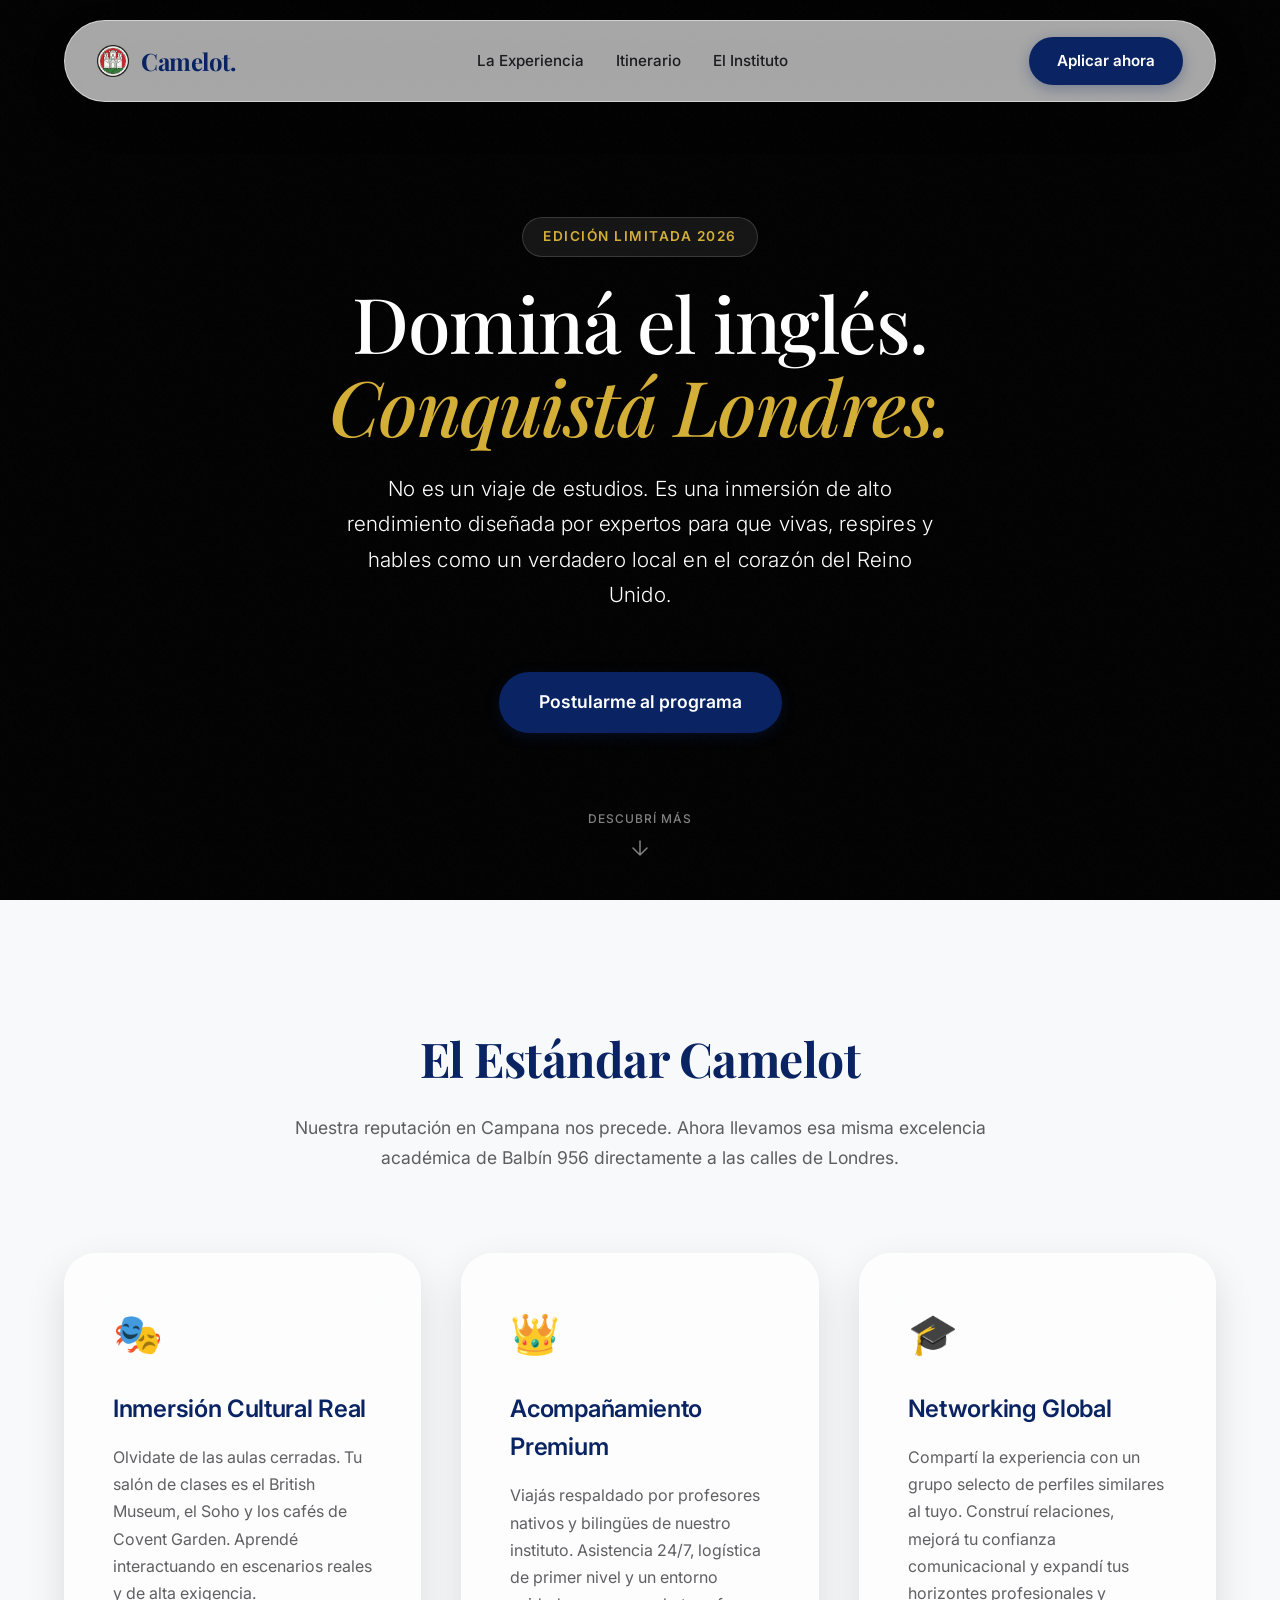
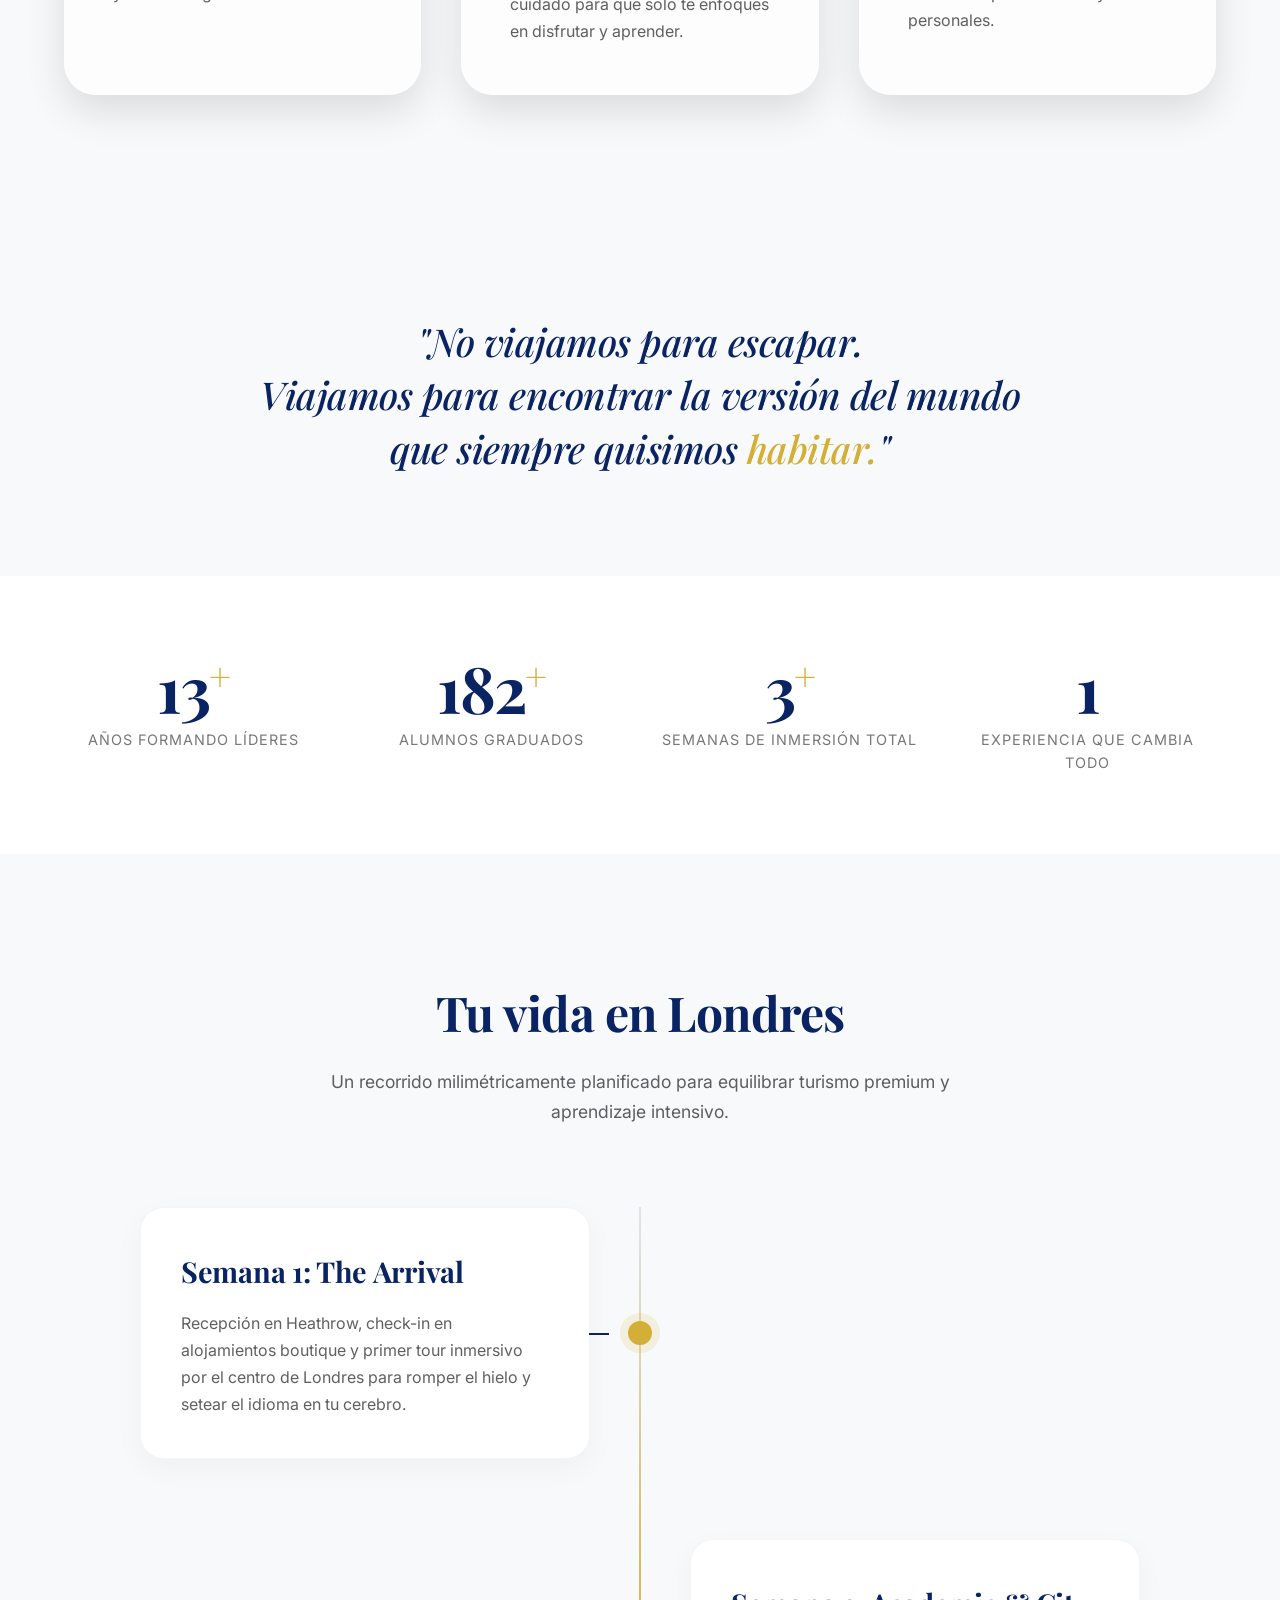
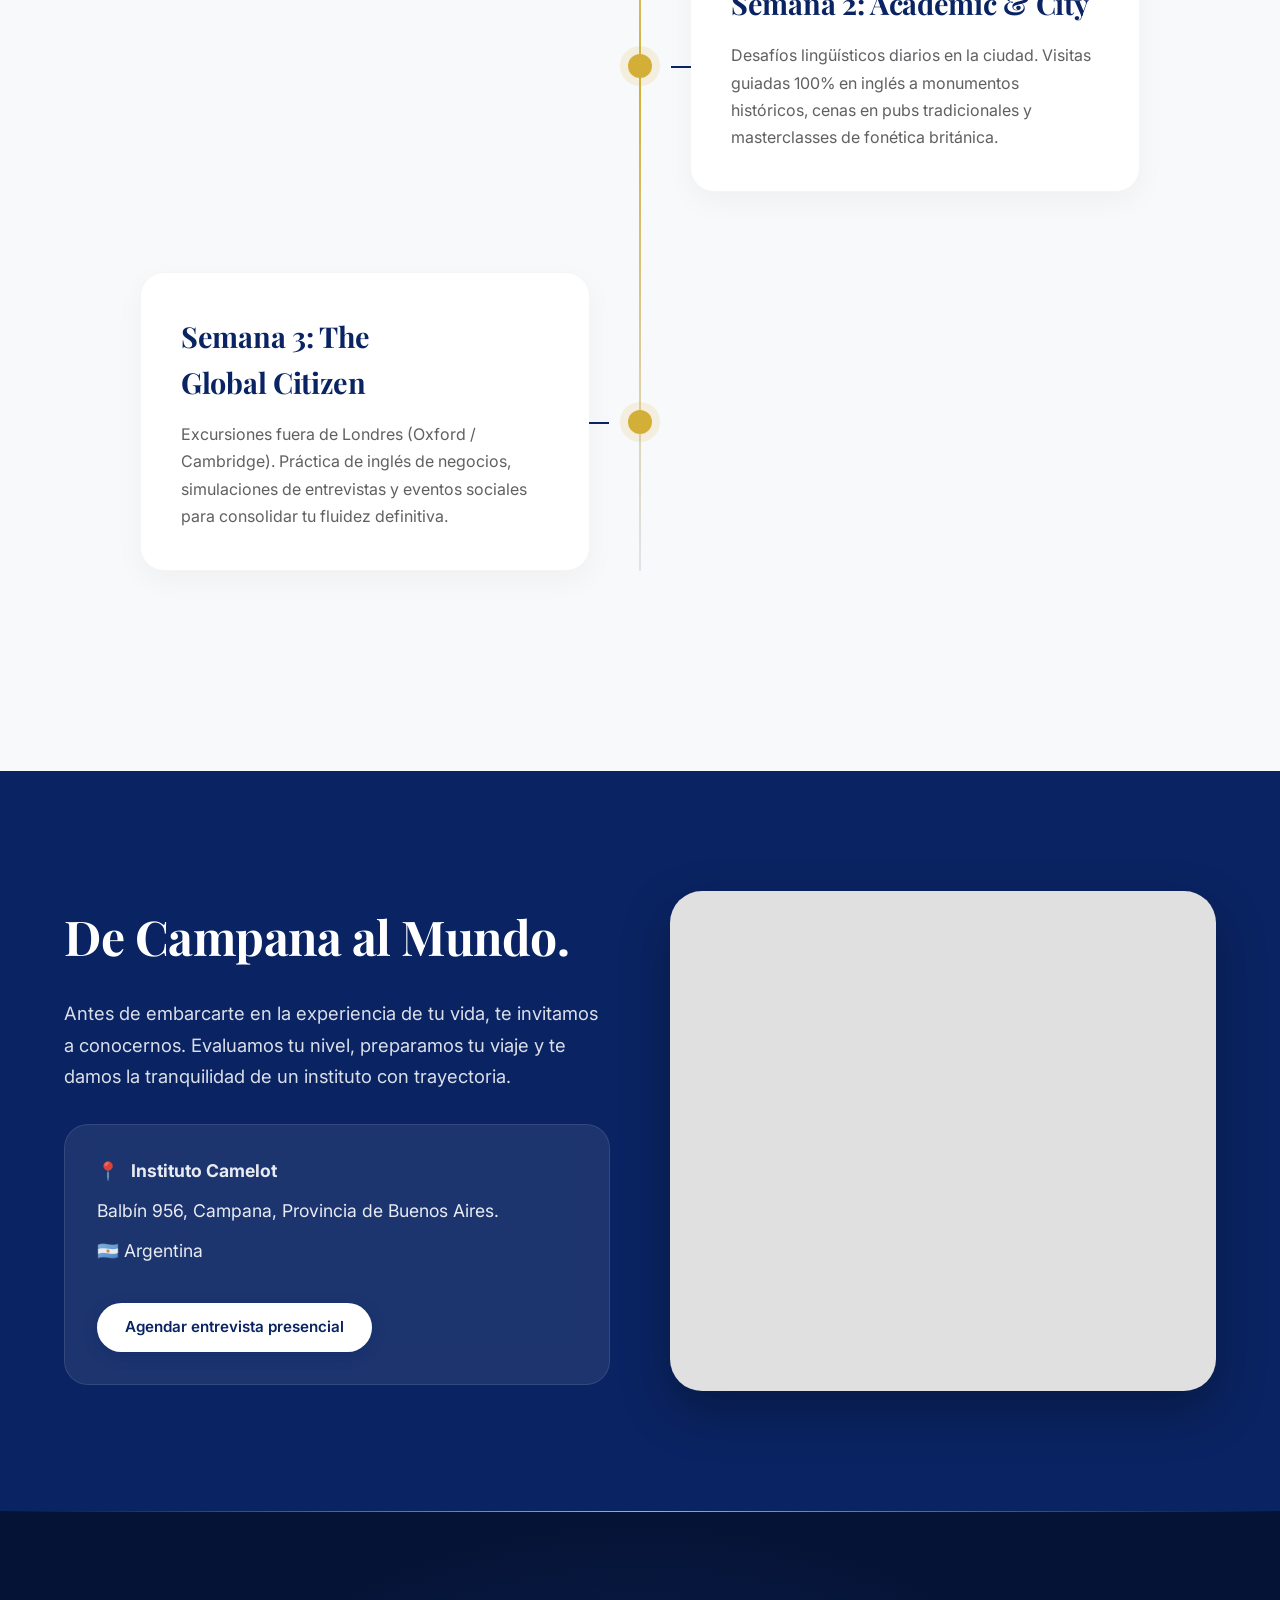
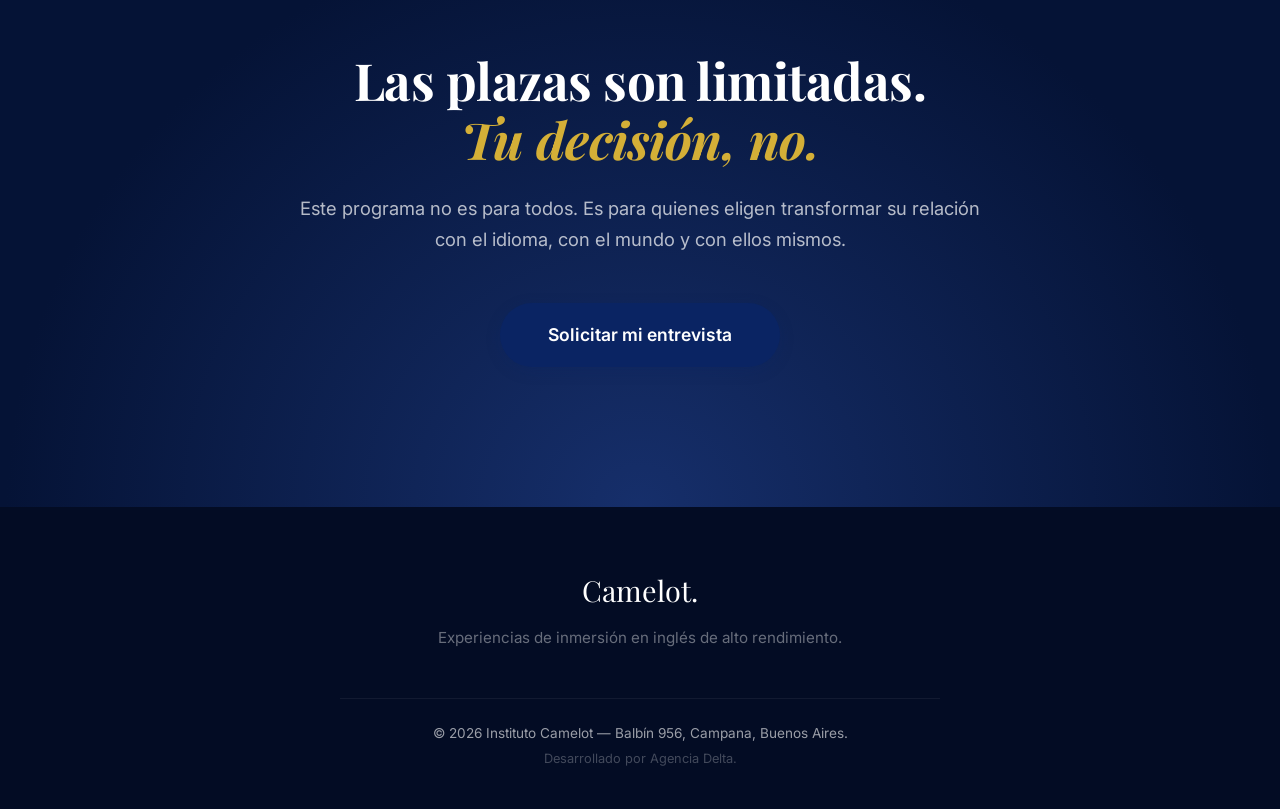
==== index.html @ 76a7b613 "Add files via upload" ====
<!DOCTYPE html>
<html lang="es">
<head>
    <meta charset="UTF-8">
    <meta name="viewport" content="width=device-width, initial-scale=1.0">
    <title>Viajá con Camelot | Inmersión Premium en Londres</title>
    <meta name="description" content="Dominá el inglés viviendo la experiencia de tu vida. Inmersión de alto rendimiento en Londres con el Instituto Camelot.">

    <!-- Tipografías Premium: Inter + Playfair Display -->
    <link rel="preconnect" href="https://fonts.googleapis.com">
    <link rel="preconnect" href="https://fonts.gstatic.com" crossorigin>
    <link href="https://fonts.googleapis.com/css2?family=Inter:wght@300;400;500;600;800&family=Playfair+Display:ital,wght@0,500;0,700;1,500&display=swap" rel="stylesheet">

    <link rel="stylesheet" href="style.css">
    <link rel="icon" href="camelot logo.png" type="image/png">
</head>
<body>

    <!-- NAVBAR — Dynamic Island / Glass -->
    <nav id="navbar">
        <a href="#" class="logo">
            <img src="camelot logo.png" alt="Camelot Logo" class="nav-logo-img">
            Camelot.
        </a>
        <ul class="nav-links">
            <li><a href="#experiencia">La Experiencia</a></li>
            <li><a href="#itinerario">Itinerario</a></li>
            <li><a href="#instituto">El Instituto</a></li>
        </ul>
        <a href="#aplicar" class="btn-primary">Aplicar ahora</a>
    </nav>

    <!-- HERO -->
    <header class="hero" id="hero">
        <video autoplay muted loop playsinline class="hero-bg" poster="assets/hero-bg.png">
            <source src="mp_.mp4" type="video/mp4">
        </video>
        <div class="hero-overlay"></div>
        <div class="hero-grain"></div>

        <div class="hero-content">
            <div class="badge-premium hero-stagger hero-stagger-1">Edición Limitada 2026</div>
            <h1 class="hero-stagger hero-stagger-2">Dominá el inglés.<br><span>Conquistá Londres.</span></h1>
            <p class="hero-stagger hero-stagger-3">No es un viaje de estudios. Es una inmersión de alto rendimiento diseñada por expertos para que vivas, respires y hables como un verdadero local en el corazón del Reino Unido.</p>
            <a href="#aplicar" class="btn-primary btn-hero hero-stagger hero-stagger-4">Postularme al programa</a>
        </div>

        <div class="scroll-indicator" aria-hidden="true">
            <span>Descubrí más</span>
            <svg width="24" height="24" viewBox="0 0 24 24" fill="none" stroke="currentColor" stroke-width="1.5" stroke-linecap="round" stroke-linejoin="round">
                <path d="M12 5v14M5 12l7 7 7-7"/>
            </svg>
        </div>
    </header>

    <!-- FILOSOFÍA / POR QUÉ CAMELOT -->
    <section id="experiencia" class="philosophy section-padding">
        <div class="section-header reveal">
            <h2>El Estándar Camelot</h2>
            <p>Nuestra reputación en Campana nos precede. Ahora llevamos esa misma excelencia académica de Balbín 956 directamente a las calles de Londres.</p>
        </div>

        <div class="grid-3">
            <div class="glass-card reveal">
                <span class="card-icon">🎭</span>
                <h3>Inmersión Cultural Real</h3>
                <p>Olvidate de las aulas cerradas. Tu salón de clases es el British Museum, el Soho y los cafés de Covent Garden. Aprendé interactuando en escenarios reales y de alta exigencia.</p>
            </div>
            <div class="glass-card reveal delay-1">
                <span class="card-icon">👑</span>
                <h3>Acompañamiento Premium</h3>
                <p>Viajás respaldado por profesores nativos y bilingües de nuestro instituto. Asistencia 24/7, logística de primer nivel y un entorno cuidado para que solo te enfoques en disfrutar y aprender.</p>
            </div>
            <div class="glass-card reveal delay-2">
                <span class="card-icon">🎓</span>
                <h3>Networking Global</h3>
                <p>Compartí la experiencia con un grupo selecto de perfiles similares al tuyo. Construí relaciones, mejorá tu confianza comunicacional y expandí tus horizontes profesionales y personales.</p>
            </div>
        </div>
    </section>

    <!-- EDITORIAL PULL QUOTE -->
    <section class="editorial-section">
        <blockquote class="editorial-quote reveal">
            <p>"No viajamos para escapar.<br>Viajamos para encontrar la versión del mundo<br>que siempre quisimos <em>habitar.</em>"</p>
        </blockquote>
    </section>

    <!-- SOCIAL PROOF — NÚMEROS -->
    <section class="social-proof section-padding">
        <div class="proof-grid">
            <div class="proof-item reveal">
                <span class="proof-number" data-target="14">0</span>
                <span class="proof-label">años formando líderes</span>
            </div>
            <div class="proof-item reveal delay-1">
                <span class="proof-number" data-target="200">0</span>
                <span class="proof-label">alumnos graduados</span>
            </div>
            <div class="proof-item reveal delay-2">
                <span class="proof-number" data-target="3">0</span>
                <span class="proof-label">semanas de inmersión total</span>
            </div>
            <div class="proof-item reveal delay-3">
                <span class="proof-number" data-target="1">0</span>
                <span class="proof-label">experiencia que cambia todo</span>
            </div>
        </div>
    </section>

    <!-- ITINERARIO / PASO A PASO -->
    <section id="itinerario" class="experience-timeline section-padding">
        <div class="section-header reveal">
            <h2>Tu vida en Londres</h2>
            <p>Un recorrido milimétricamente planificado para equilibrar turismo premium y aprendizaje intensivo.</p>
        </div>

        <div class="timeline-container">
            <div class="timeline-item reveal">
                <div class="timeline-dot"></div>
                <div class="timeline-content">
                    <h4>Semana 1: The Arrival</h4>
                    <p>Recepción en Heathrow, check-in en alojamientos boutique y primer tour inmersivo por el centro de Londres para romper el hielo y setear el idioma en tu cerebro.</p>
                </div>
            </div>

            <div class="timeline-item reveal delay-1">
                <div class="timeline-dot"></div>
                <div class="timeline-content">
                    <h4>Semana 2: Academic &amp; City</h4>
                    <p>Desafíos lingüísticos diarios en la ciudad. Visitas guiadas 100% en inglés a monumentos históricos, cenas en pubs tradicionales y masterclasses de fonética británica.</p>
                </div>
            </div>

            <div class="timeline-item reveal delay-2">
                <div class="timeline-dot"></div>
                <div class="timeline-content">
                    <h4>Semana 3: The Global Citizen</h4>
                    <p>Excursiones fuera de Londres (Oxford / Cambridge). Práctica de inglés de negocios, simulaciones de entrevistas y eventos sociales para consolidar tu fluidez definitiva.</p>
                </div>
            </div>
        </div>
    </section>

    <!-- LOCATION / INSTITUTO -->
    <section id="instituto" class="location section-padding">
        <div class="location-grid">
            <div class="location-info reveal">
                <h2>De Campana al Mundo.</h2>
                <p class="location-description">Antes de embarcarte en la experiencia de tu vida, te invitamos a conocernos. Evaluamos tu nivel, preparamos tu viaje y te damos la tranquilidad de un instituto con trayectoria.</p>

                <div class="address-box">
                    <p>📍 <strong>Instituto Camelot</strong></p>
                    <p>Balbín 956, Campana, Provincia de Buenos Aires.</p>
                    <p>🇦🇷 Argentina</p>
                    <br>
                    <a href="#" class="btn-primary btn-inverted">Agendar entrevista presencial</a>
                </div>
            </div>

            <div class="map-container reveal delay-2">
                <iframe src="https://www.google.com/maps/embed?pb=!4v1778437630197!6m8!1m7!1sNcSg2LUO3GwI8nbFKa9tiA!2m2!1d-34.1753622302993!2d-58.96405784378!3f175.70738!4f0!5f0.7820865974627469" width="600" height="450" style="border:0;" allowfullscreen="" loading="lazy" referrerpolicy="no-referrer-when-downgrade" allowfullscreen="" loading="lazy" referrerpolicy="no-referrer-when-downgrade"></iframe>
            </div>
        </div>
    </section>

    <!-- CTA FINAL — APLICAR -->
    <section id="aplicar" class="cta-final">
        <div class="cta-final-content reveal">
            <h2>Las plazas son limitadas.<br><span>Tu decisión, no.</span></h2>
            <p>Este programa no es para todos. Es para quienes eligen transformar su relación con el idioma, con el mundo y con ellos mismos.</p>
            <a href="mailto:admisiones@institutocamelot.com" class="btn-primary btn-glow">Solicitar mi entrevista</a>
        </div>
    </section>

    <!-- FOOTER -->
    <footer>
        <div class="footer-inner">
            <a href="#" class="footer-logo">Camelot.</a>
            <p class="footer-tagline">Experiencias de inmersión en inglés de alto rendimiento.</p>
            <div class="footer-bottom">
                <p>&copy; 2026 Instituto Camelot — Balbín 956, Campana, Buenos Aires.</p>
                <p class="footer-credit">Desarrollado por Agencia Delta.</p>
            </div>
        </div>
    </footer>

    <script src="script.js"></script>
</body>
</html>
---- style.css ----
/* =========================================
   DESIGN TOKENS
   ========================================= */
:root {
    --md-sys-color-primary: #0A2463;
    --md-sys-color-on-primary: #FFFFFF;
    --md-sys-color-secondary: #D4AF37;
    --md-sys-color-background: #F8F9FA;
    --md-sys-color-surface: rgba(255, 255, 255, 0.7);
    --md-sys-color-on-surface: #1C1B1F;
    --md-sys-color-outline: rgba(10, 36, 99, 0.1);
    --font-sans: 'Inter', -apple-system, BlinkMacSystemFont, sans-serif;
    --font-serif: 'Playfair Display', serif;
    --border-radius-xl: 32px;
    --border-radius-lg: 24px;
    --border-radius-md: 16px;
    --transition-smooth: 0.8s cubic-bezier(0.16, 1, 0.3, 1);
    --glass-bg: rgba(255, 255, 255, 0.65);
    --glass-blur: blur(32px);
    --glass-border: 1px solid rgba(255, 255, 255, 0.5);
    --glass-shadow: 0 16px 40px rgba(0, 0, 0, 0.12);
}

/* =========================================
   RESET & BASE
   ========================================= */
* {
    margin: 0;
    padding: 0;
    box-sizing: border-box;
    -webkit-font-smoothing: antialiased;
    -moz-osx-font-smoothing: grayscale;
}

html {
    scroll-behavior: smooth;
    background-color: var(--md-sys-color-background);
}

body {
    font-family: var(--font-sans);
    color: var(--md-sys-color-on-surface);
    line-height: 1.6;
    overflow-x: hidden;
}

::selection {
    background-color: var(--md-sys-color-primary);
    color: white;
}

/* Custom Scrollbar */
::-webkit-scrollbar {
    width: 6px;
}

::-webkit-scrollbar-track {
    background: var(--md-sys-color-background);
}

::-webkit-scrollbar-thumb {
    background: var(--md-sys-color-primary);
    border-radius: 100px;
}

/* Typography refinements */
h1, h2, h3, h4 {
    text-wrap: balance;
}

/* =========================================
   SCROLL REVEAL
   ========================================= */
.reveal {
    opacity: 0;
    transform: translateY(40px);
    transition: all var(--transition-smooth);
}

.reveal.active {
    opacity: 1;
    transform: translateY(0);
}

.delay-1 { transition-delay: 0.15s; }
.delay-2 { transition-delay: 0.3s; }
.delay-3 { transition-delay: 0.45s; }

/* =========================================
   NAVBAR (Dynamic Island / Glass)
   ========================================= */
nav {
    position: fixed;
    top: 20px;
    left: 50%;
    transform: translateX(-50%);
    width: 90%;
    max-width: 1200px;
    display: flex;
    justify-content: space-between;
    align-items: center;
    padding: 16px 32px;
    background: var(--glass-bg);
    backdrop-filter: var(--glass-blur);
    -webkit-backdrop-filter: var(--glass-blur);
    border: var(--glass-border);
    border-radius: 100px;
    box-shadow: var(--glass-shadow);
    z-index: 1000;
    transition: all var(--transition-smooth);
}

nav.scrolled {
    width: 100%;
    top: 0;
    border-radius: 0 0 24px 24px;
    padding: 20px 5%;
    box-shadow: 0 4px 30px rgba(0, 0, 0, 0.08);
}

.logo {
    display: flex;
    align-items: center;
    gap: 12px;
    font-family: var(--font-serif);
    font-size: 1.5rem;
    font-weight: 700;
    color: var(--md-sys-color-primary);
    text-decoration: none;
    letter-spacing: -0.5px;
}

.nav-logo-img {
    height: 32px;
    width: auto;
    object-fit: contain;
}

.nav-links {
    display: flex;
    gap: 32px;
    list-style: none;
}

.nav-links a {
    text-decoration: none;
    color: var(--md-sys-color-on-surface);
    font-weight: 500;
    font-size: 0.95rem;
    position: relative;
    transition: color 0.3s ease;
}

.nav-links a::after {
    content: '';
    position: absolute;
    bottom: -4px;
    left: 0;
    width: 0;
    height: 2px;
    background: var(--md-sys-color-primary);
    border-radius: 2px;
    transition: width 0.4s cubic-bezier(0.16, 1, 0.3, 1);
}

.nav-links a:hover {
    color: var(--md-sys-color-primary);
}

.nav-links a:hover::after {
    width: 100%;
}

/* =========================================
   BUTTONS
   ========================================= */
.btn-primary {
    background: var(--md-sys-color-primary);
    color: var(--md-sys-color-on-primary);
    padding: 12px 28px;
    border-radius: 100px;
    text-decoration: none;
    font-weight: 600;
    font-size: 0.95rem;
    transition: transform 0.3s ease, box-shadow 0.3s ease;
    box-shadow: 0 4px 14px rgba(10, 36, 99, 0.3);
    border: none;
    cursor: pointer;
    display: inline-block;
}

.btn-primary:hover {
    transform: translateY(-2px) scale(1.02);
    box-shadow: 0 8px 24px rgba(10, 36, 99, 0.4);
}

.btn-hero {
    padding: 16px 40px;
    font-size: 1.1rem;
    margin-top: 20px;
}

.btn-inverted {
    background: white;
    color: var(--md-sys-color-primary);
}

.btn-inverted:hover {
    box-shadow: 0 8px 24px rgba(255, 255, 255, 0.3);
}

.btn-glow {
    padding: 18px 48px;
    font-size: 1.1rem;
    animation: btnGlow 3s ease-in-out infinite;
}

@keyframes btnGlow {
    0%, 100% { box-shadow: 0 4px 14px rgba(10, 36, 99, 0.3); }
    50%      { box-shadow: 0 4px 30px rgba(10, 36, 99, 0.6), 0 0 60px rgba(10, 36, 99, 0.15); }
}

/* =========================================
   HERO — Cinematográfico
   ========================================= */
.hero {
    position: relative;
    height: 100vh;
    min-height: 800px;
    display: flex;
    align-items: center;
    justify-content: center;
    padding: 0 5%;
    overflow: hidden;
    background-color: #000;
}

.hero-bg {
    position: absolute;
    top: 0;
    left: 0;
    width: 100%;
    height: 100%;
    object-fit: cover;
    transform: scale(1.05);
    will-change: transform;
}

/* Cinematic gradient overlay — spotlight center */
.hero-overlay {
    position: absolute;
    top: 0;
    left: 0;
    width: 100%;
    height: 100%;
    background:
        radial-gradient(ellipse at 50% 40%, rgba(0, 0, 0, 0.15) 0%, rgba(0, 0, 0, 0.55) 70%),
        linear-gradient(to bottom, rgba(0, 0, 0, 0.1) 0%, rgba(0, 0, 0, 0.6) 100%);
    z-index: 1;
}

/* Film grain texture */
.hero-grain {
    position: absolute;
    top: 0;
    left: 0;
    width: 100%;
    height: 100%;
    z-index: 2;
    opacity: 0.035;
    pointer-events: none;
    background-image: url("data:image/svg+xml,%3Csvg viewBox='0 0 256 256' xmlns='http://www.w3.org/2000/svg'%3E%3Cfilter id='noise'%3E%3CfeTurbulence type='fractalNoise' baseFrequency='0.9' numOctaves='4' stitchTiles='stitch'/%3E%3C/filter%3E%3Crect width='100%25' height='100%25' filter='url(%23noise)'/%3E%3C/svg%3E");
    background-repeat: repeat;
    background-size: 128px 128px;
}

/* Hero content */
.hero-content {
    position: relative;
    z-index: 3;
    text-align: center;
    max-width: 900px;
    color: white;
    margin-top: 50px;
}

/* Staggered entrance */
.hero-stagger {
    opacity: 0;
    transform: translateY(30px);
    transition: opacity 0.9s cubic-bezier(0.16, 1, 0.3, 1),
                transform 0.9s cubic-bezier(0.16, 1, 0.3, 1);
}

.hero-stagger.visible {
    opacity: 1;
    transform: translateY(0);
}

.hero-stagger-1 { transition-delay: 0.2s; }
.hero-stagger-2 { transition-delay: 0.5s; }
.hero-stagger-3 { transition-delay: 0.8s; }
.hero-stagger-4 { transition-delay: 1.1s; }

.badge-premium {
    display: inline-block;
    background: rgba(255, 255, 255, 0.08);
    backdrop-filter: blur(10px);
    border: 1px solid rgba(255, 255, 255, 0.15);
    padding: 8px 20px;
    border-radius: 100px;
    font-size: 0.85rem;
    font-weight: 600;
    letter-spacing: 1.5px;
    text-transform: uppercase;
    margin-bottom: 24px;
    color: var(--md-sys-color-secondary);
}

.hero h1 {
    font-family: var(--font-serif);
    font-size: clamp(3rem, 6vw, 5.5rem);
    line-height: 1.08;
    margin-bottom: 24px;
    font-weight: 500;
    letter-spacing: -1.5px;
}

.hero h1 span {
    font-style: italic;
    color: var(--md-sys-color-secondary);
}

.hero p {
    font-size: clamp(1.1rem, 2vw, 1.3rem);
    font-weight: 300;
    opacity: 0.85;
    margin-bottom: 40px;
    max-width: 600px;
    margin-inline: auto;
    line-height: 1.7;
    letter-spacing: 0.01em;
}

/* Scroll indicator */
.scroll-indicator {
    position: absolute;
    bottom: 40px;
    left: 50%;
    transform: translateX(-50%);
    z-index: 3;
    display: flex;
    flex-direction: column;
    align-items: center;
    gap: 8px;
    color: rgba(255, 255, 255, 0.5);
    font-size: 0.75rem;
    font-weight: 500;
    letter-spacing: 1px;
    text-transform: uppercase;
    animation: scrollBounce 2.5s ease-in-out infinite;
}

@keyframes scrollBounce {
    0%, 100% { transform: translateX(-50%) translateY(0); opacity: 0.5; }
    50%      { transform: translateX(-50%) translateY(8px); opacity: 1; }
}

/* =========================================
   SECTIONS (Shared)
   ========================================= */
.section-padding {
    padding: 120px 5%;
}

.section-header {
    text-align: center;
    max-width: 700px;
    margin: 0 auto 80px auto;
}

.section-header h2 {
    font-family: var(--font-serif);
    font-size: clamp(2.2rem, 4vw, 3rem);
    color: var(--md-sys-color-primary);
    margin-bottom: 16px;
    letter-spacing: -0.5px;
}

.section-header p {
    font-size: 1.1rem;
    color: rgba(28, 27, 31, 0.7);
    line-height: 1.7;
}

/* =========================================
   PHILOSOPHY / GLASS CARDS
   ========================================= */
.philosophy {
    background: var(--md-sys-color-background);
    position: relative;
}

.grid-3 {
    display: grid;
    grid-template-columns: repeat(auto-fit, minmax(320px, 1fr));
    gap: 40px;
    max-width: 1400px;
    margin: 0 auto;
}

.glass-card {
    background: var(--glass-bg);
    backdrop-filter: var(--glass-blur);
    -webkit-backdrop-filter: var(--glass-blur);
    border: var(--glass-border);
    border-radius: var(--border-radius-xl);
    padding: 48px;
    box-shadow: var(--glass-shadow);
    transition: all var(--transition-smooth);
    position: relative;
    overflow: hidden;
}

.glass-card::before {
    content: '';
    position: absolute;
    top: 0;
    left: 0;
    width: 100%;
    height: 4px;
    background: linear-gradient(90deg, var(--md-sys-color-primary), var(--md-sys-color-secondary));
    opacity: 0;
    transition: opacity 0.4s ease;
}

.glass-card:hover {
    transform: translateY(-10px);
    box-shadow: 0 24px 48px rgba(10, 36, 99, 0.14);
    border-color: rgba(10, 36, 99, 0.08);
}

.glass-card:hover::before {
    opacity: 1;
}

.card-icon {
    font-size: 2.5rem;
    margin-bottom: 24px;
    display: inline-block;
}

.glass-card h3 {
    font-size: 1.5rem;
    color: var(--md-sys-color-primary);
    margin-bottom: 16px;
    font-weight: 600;
    letter-spacing: -0.3px;
}

.glass-card p {
    color: rgba(28, 27, 31, 0.7);
    line-height: 1.7;
}

/* =========================================
   EDITORIAL PULL QUOTE
   ========================================= */
.editorial-section {
    padding: 100px 5%;
    background: var(--md-sys-color-background);
}

.editorial-quote {
    max-width: 800px;
    margin: 0 auto;
    text-align: center;
    border: none;
}

.editorial-quote p {
    font-family: var(--font-serif);
    font-size: clamp(1.6rem, 3vw, 2.6rem);
    line-height: 1.4;
    color: var(--md-sys-color-primary);
    font-weight: 500;
    letter-spacing: -0.5px;
    font-style: italic;
}

.editorial-quote em {
    color: var(--md-sys-color-secondary);
    font-style: italic;
}

/* =========================================
   SOCIAL PROOF
   ========================================= */
.social-proof {
    background: white;
    padding: 80px 5%;
}

.proof-grid {
    display: grid;
    grid-template-columns: repeat(4, 1fr);
    gap: 40px;
    max-width: 1200px;
    margin: 0 auto;
    text-align: center;
}

.proof-item {
    display: flex;
    flex-direction: column;
    align-items: center;
    gap: 8px;
}

.proof-number {
    font-family: var(--font-serif);
    font-size: clamp(2.5rem, 5vw, 4rem);
    font-weight: 700;
    color: var(--md-sys-color-primary);
    letter-spacing: -2px;
    line-height: 1;
}

.proof-number::after {
    content: '+';
    font-size: 0.6em;
    color: var(--md-sys-color-secondary);
    vertical-align: super;
}

.proof-item:last-child .proof-number::after {
    content: '';
}

.proof-label {
    font-size: 0.9rem;
    font-weight: 400;
    color: rgba(28, 27, 31, 0.6);
    text-transform: uppercase;
    letter-spacing: 1px;
}

/* =========================================
   TIMELINE
   ========================================= */
.experience-timeline {
    background-color: var(--md-sys-color-background);
}

.timeline-container {
    max-width: 1000px;
    margin: 0 auto;
    position: relative;
}

.timeline-container::before {
    content: '';
    position: absolute;
    left: 50%;
    transform: translateX(-50%);
    width: 2px;
    height: 100%;
    background: linear-gradient(to bottom, var(--md-sys-color-outline), var(--md-sys-color-secondary), var(--md-sys-color-outline));
}

.timeline-item {
    display: flex;
    justify-content: space-between;
    align-items: center;
    margin-bottom: 80px;
    width: 100%;
    position: relative;
}

.timeline-item:nth-child(even) {
    flex-direction: row-reverse;
}

.timeline-content {
    width: 45%;
    background: white;
    padding: 40px;
    border-radius: var(--border-radius-lg);
    box-shadow: 0 10px 30px rgba(0, 0, 0, 0.04);
    border: 1px solid rgba(0, 0, 0, 0.04);
    position: relative;
    transition: all 0.4s ease;
}

.timeline-content:hover {
    transform: translateY(-4px);
    box-shadow: 0 16px 40px rgba(0, 0, 0, 0.08);
    border-left: 3px solid var(--md-sys-color-secondary);
}

.timeline-content::after {
    content: '';
    position: absolute;
    top: 50%;
    width: 20px;
    height: 2px;
    background: var(--md-sys-color-primary);
}

.timeline-item:nth-child(odd) .timeline-content::after {
    right: -20px;
}

.timeline-item:nth-child(even) .timeline-content::after {
    left: -20px;
}

.timeline-dot {
    width: 24px;
    height: 24px;
    background: var(--md-sys-color-secondary);
    border-radius: 50%;
    position: absolute;
    left: 50%;
    transform: translateX(-50%);
    box-shadow: 0 0 0 8px rgba(212, 175, 55, 0.15);
    z-index: 2;
    animation: dotPulse 3s ease-in-out infinite;
}

@keyframes dotPulse {
    0%, 100% { box-shadow: 0 0 0 8px rgba(212, 175, 55, 0.15); }
    50%      { box-shadow: 0 0 0 16px rgba(212, 175, 55, 0.08); }
}

.timeline-content h4 {
    font-family: var(--font-serif);
    color: var(--md-sys-color-primary);
    font-size: 1.8rem;
    margin-bottom: 16px;
    letter-spacing: -0.3px;
}

.timeline-content p {
    color: rgba(28, 27, 31, 0.7);
    line-height: 1.7;
}

/* =========================================
   LOCATION / INSTITUTO
   ========================================= */
.location {
    background: var(--md-sys-color-primary);
    color: white;
    position: relative;
    overflow: hidden;
}

.location-grid {
    display: grid;
    grid-template-columns: 1fr 1fr;
    gap: 60px;
    align-items: center;
    max-width: 1400px;
    margin: 0 auto;
}

.location-info h2 {
    font-family: var(--font-serif);
    font-size: clamp(2.2rem, 4vw, 3rem);
    margin-bottom: 24px;
    color: var(--md-sys-color-on-primary);
    letter-spacing: -0.5px;
}

.location-description {
    font-size: 1.15rem;
    opacity: 0.85;
    line-height: 1.7;
}

.address-box {
    background: rgba(255, 255, 255, 0.08);
    backdrop-filter: blur(16px);
    padding: 32px;
    border-radius: var(--border-radius-lg);
    border: 1px solid rgba(255, 255, 255, 0.1);
    margin-top: 32px;
}

.address-box p {
    font-size: 1.1rem;
    margin-bottom: 12px;
    display: flex;
    align-items: center;
    gap: 12px;
    opacity: 0.9;
}

.map-container {
    border-radius: var(--border-radius-xl);
    overflow: hidden;
    height: 500px;
    box-shadow: 0 20px 50px rgba(0, 0, 0, 0.3);
    background: #e0e0e0;
}

.map-container iframe {
    width: 100%;
    height: 100%;
    border: none;
    filter: grayscale(80%) contrast(1.2);
    transition: filter 0.6s ease;
}

.map-container iframe:hover {
    filter: grayscale(0%) contrast(1);
}

/* =========================================
   CTA FINAL — #aplicar
   ========================================= */
.cta-final {
    padding: 140px 5%;
    background:
        radial-gradient(ellipse at 50% 100%, rgba(10, 36, 99, 0.95) 0%, rgba(5, 19, 54, 1) 70%);
    text-align: center;
    position: relative;
    overflow: hidden;
}

.cta-final::before {
    content: '';
    position: absolute;
    top: 0;
    left: 0;
    width: 100%;
    height: 1px;
    background: linear-gradient(90deg, transparent, var(--md-sys-color-secondary), transparent);
}

.cta-final-content {
    max-width: 700px;
    margin: 0 auto;
}

.cta-final h2 {
    font-family: var(--font-serif);
    font-size: clamp(2.2rem, 4vw, 3.2rem);
    color: white;
    margin-bottom: 24px;
    letter-spacing: -0.5px;
    line-height: 1.15;
}

.cta-final h2 span {
    color: var(--md-sys-color-secondary);
    font-style: italic;
}

.cta-final p {
    font-size: 1.15rem;
    color: rgba(255, 255, 255, 0.7);
    margin-bottom: 48px;
    line-height: 1.7;
}

/* =========================================
   FOOTER
   ========================================= */
footer {
    background: #030C24;
    color: rgba(255, 255, 255, 0.6);
    padding: 60px 5% 40px;
    text-align: center;
    position: relative;
}

.footer-inner {
    max-width: 600px;
    margin: 0 auto;
}

.footer-logo {
    font-family: var(--font-serif);
    font-size: 1.8rem;
    color: white;
    margin-bottom: 12px;
    display: inline-block;
    text-decoration: none;
    transition: opacity 0.3s ease;
}

.footer-logo:hover {
    opacity: 0.8;
}

.footer-tagline {
    font-size: 0.95rem;
    color: rgba(255, 255, 255, 0.4);
    margin-bottom: 0;
}

.footer-bottom {
    margin-top: 48px;
    padding-top: 24px;
    border-top: 1px solid rgba(255, 255, 255, 0.06);
    font-size: 0.85rem;
}

.footer-credit {
    margin-top: 4px;
    color: rgba(255, 255, 255, 0.25);
    font-size: 0.8rem;
}

/* =========================================
   RESPONSIVE
   ========================================= */
@media (max-width: 992px) {
    .location-grid {
        grid-template-columns: 1fr;
    }

    .timeline-container::before {
        left: 30px;
    }

    .timeline-item,
    .timeline-item:nth-child(even) {
        flex-direction: column;
        align-items: flex-start;
    }

    .timeline-content {
        width: calc(100% - 80px);
        margin-left: 80px;
    }

    .timeline-dot {
        left: 30px;
    }

    .timeline-content::after {
        display: none;
    }

    .proof-grid {
        grid-template-columns: repeat(2, 1fr);
        gap: 48px 24px;
    }
}

@media (max-width: 768px) {
    nav {
        width: 95%;
        padding: 16px 20px;
    }

    .nav-links {
        display: none;
    }

    .hero h1 {
        font-size: 2.5rem;
    }

    .section-padding {
        padding: 80px 5%;
    }

    .editorial-section {
        padding: 60px 5%;
    }

    .proof-grid {
        grid-template-columns: 1fr 1fr;
    }

    .cta-final {
        padding: 100px 5%;
    }
}

@media (max-width: 480px) {
    .proof-grid {
        grid-template-columns: 1fr;
        gap: 40px;
    }
}
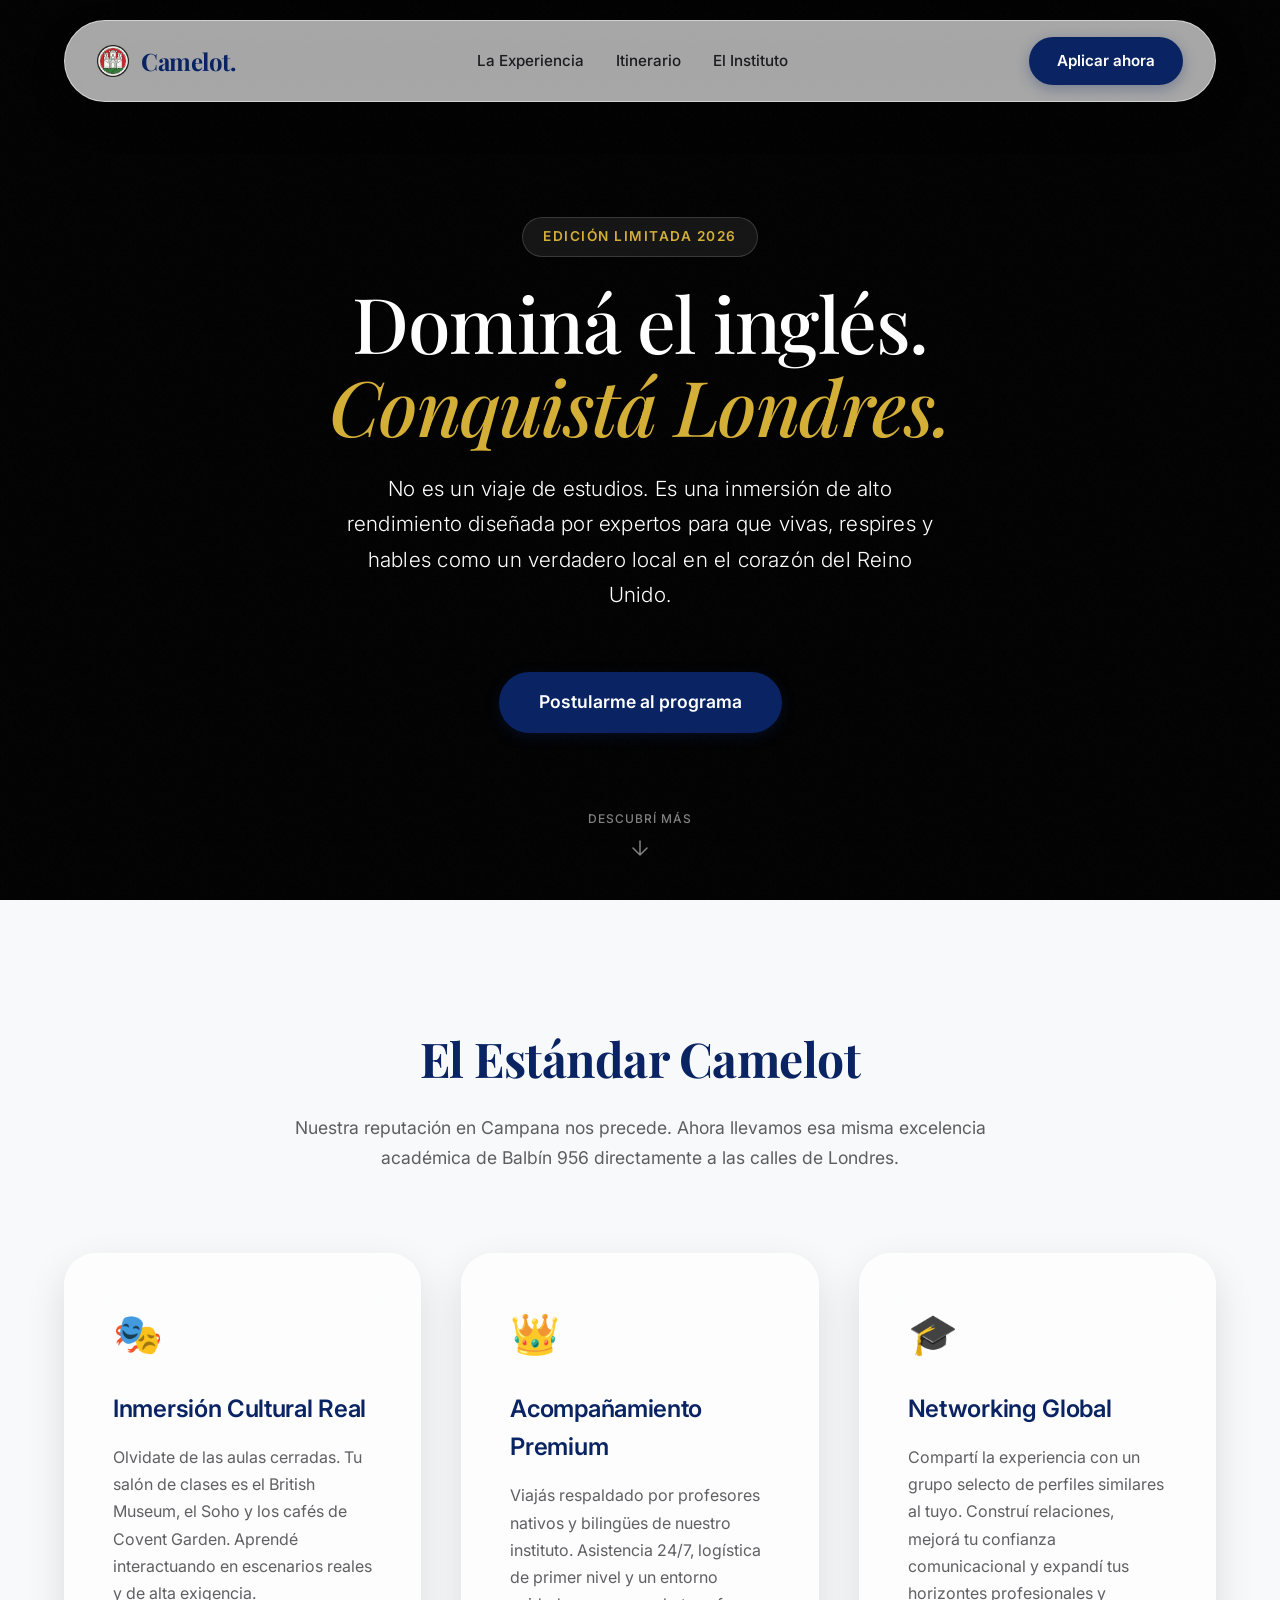
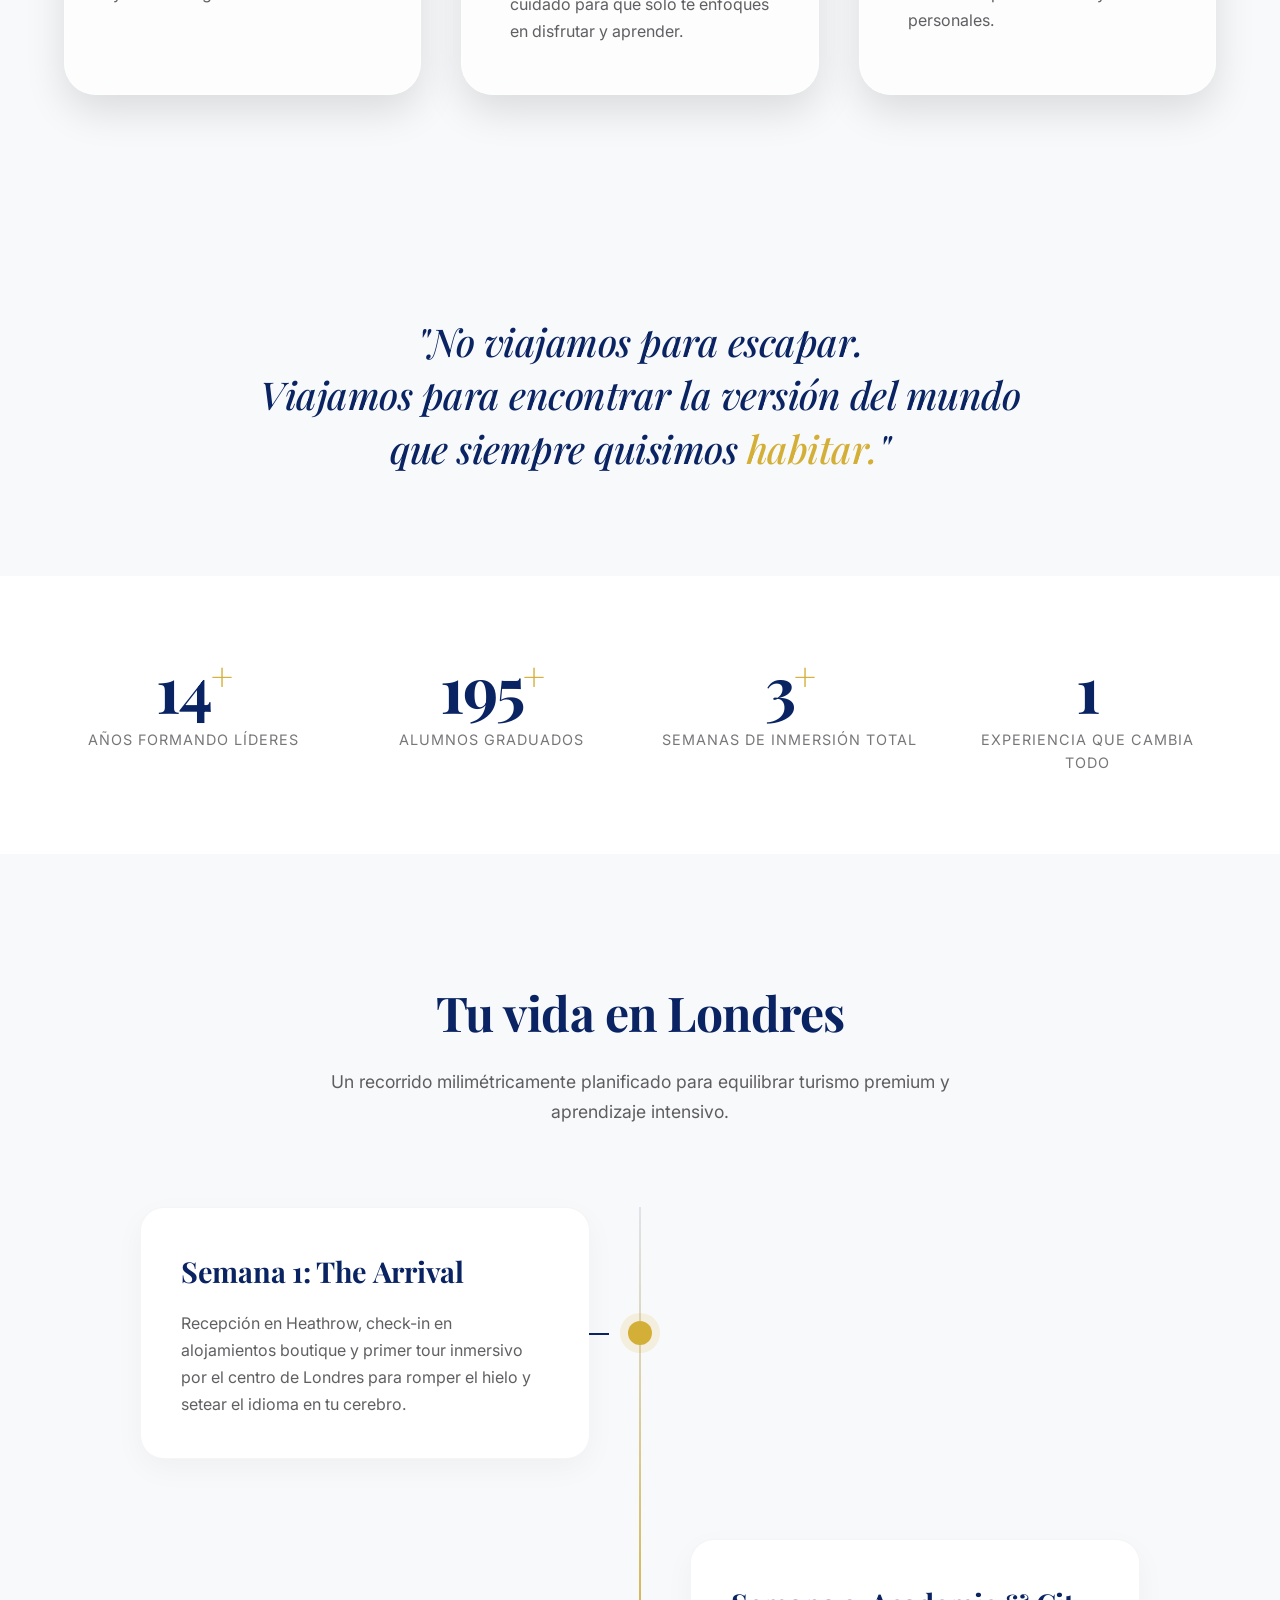
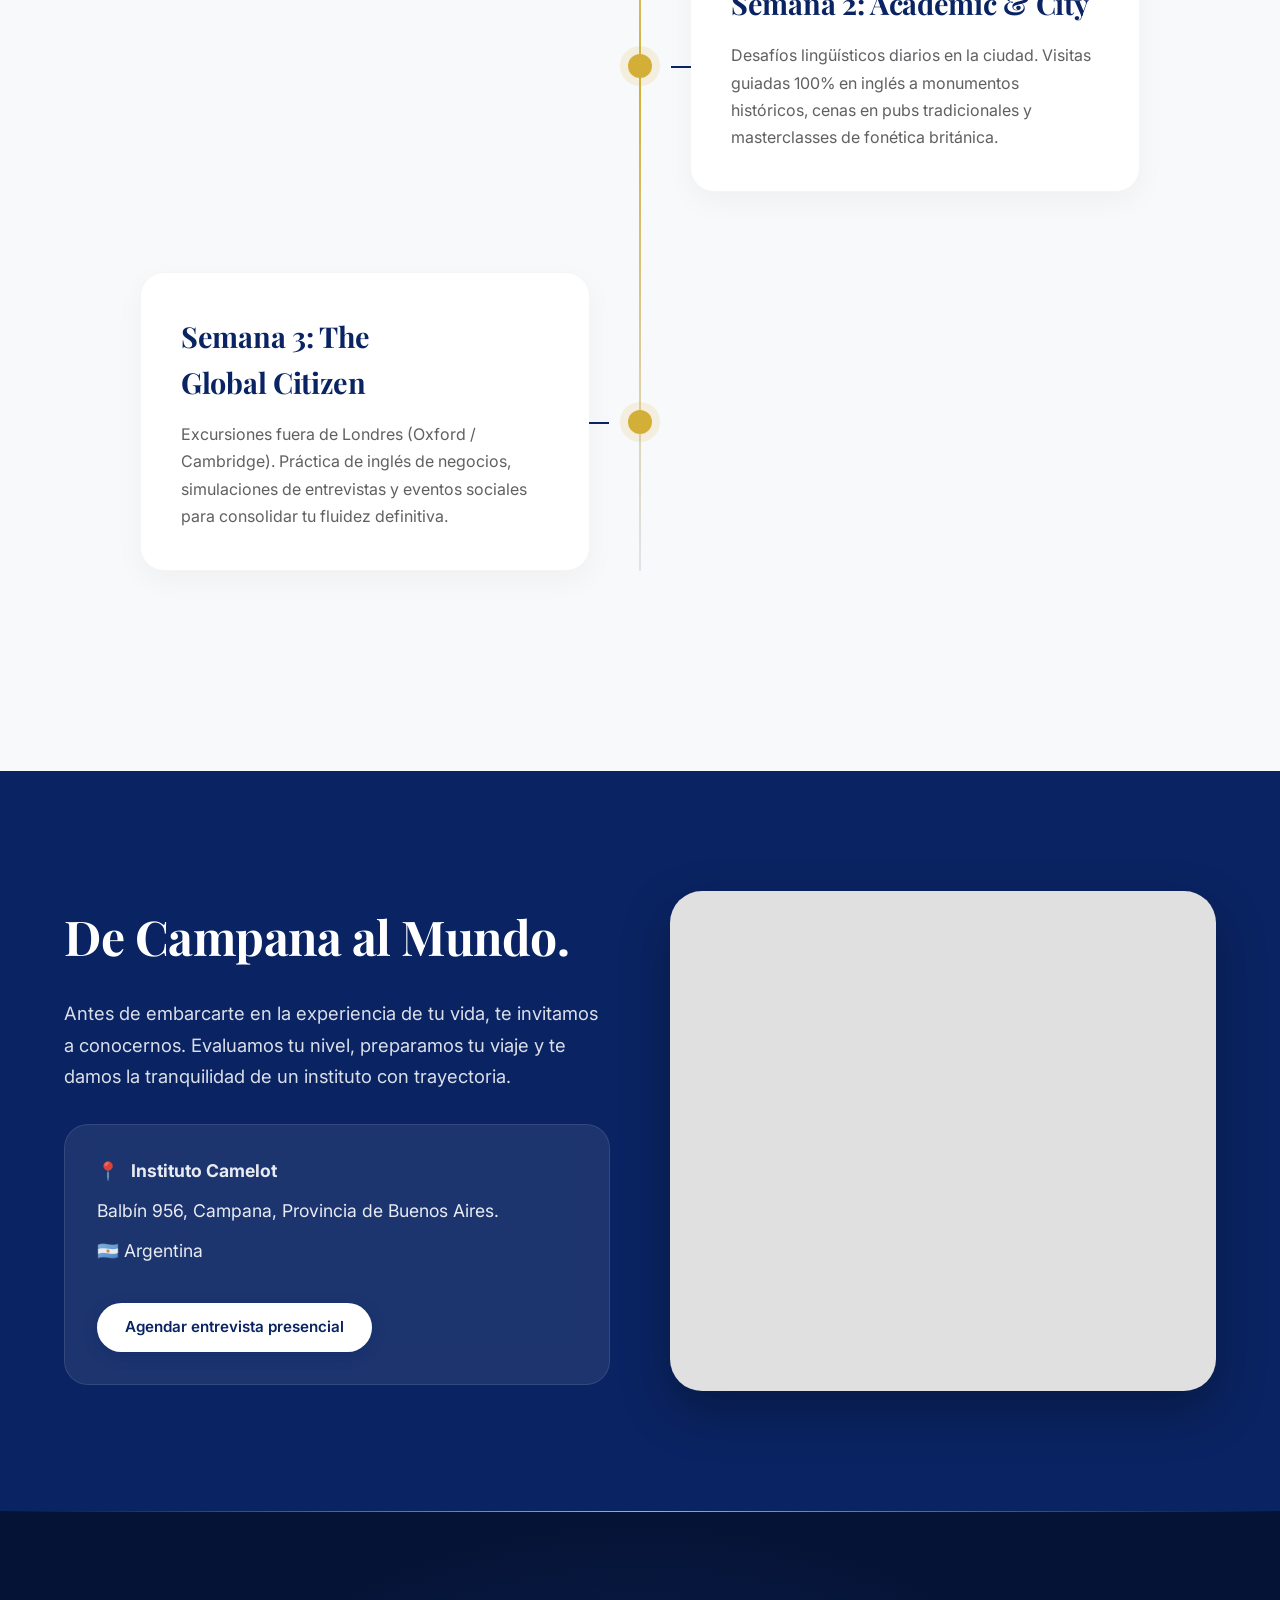
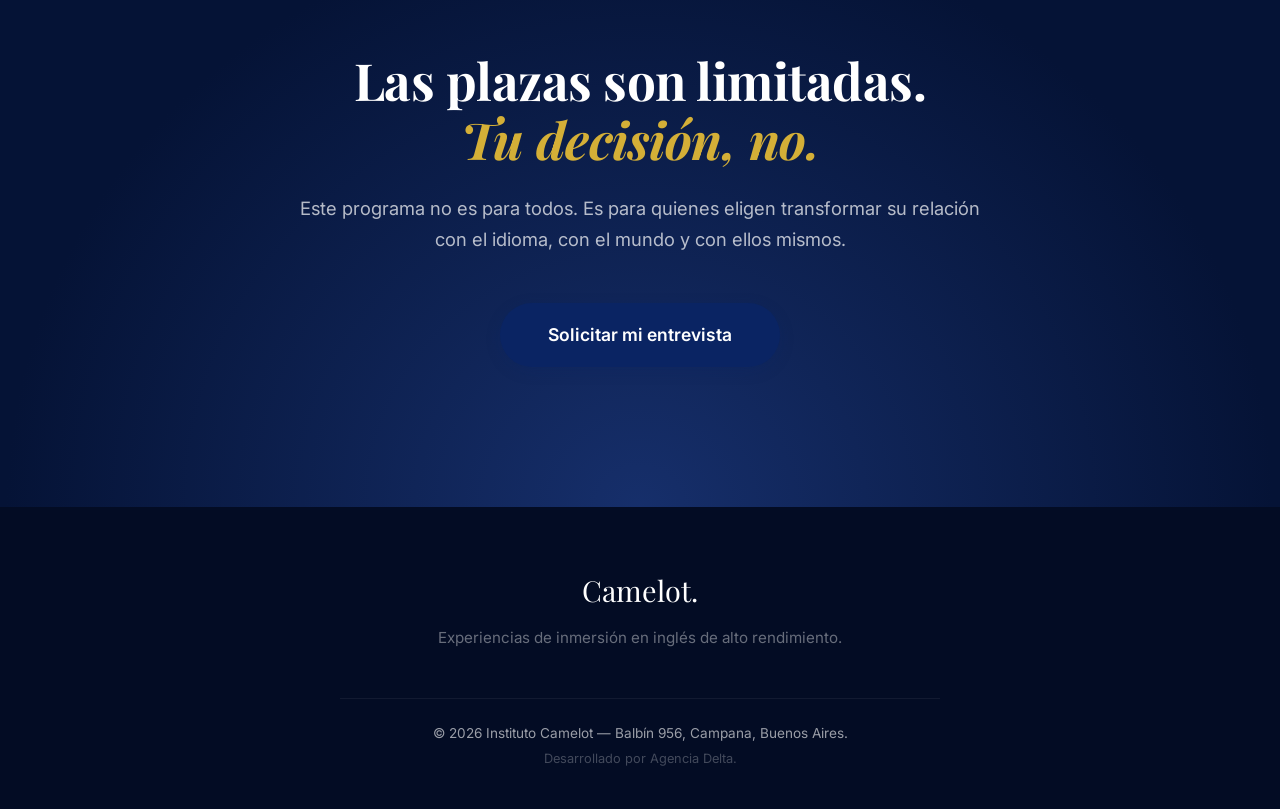
==== commit 50a64299: "Update index.html" ====
--- a/index.html
+++ b/index.html
@@ -25,7 +25,7 @@
         <ul class="nav-links">
             <li><a href="#experiencia">La Experiencia</a></li>
             <li><a href="#itinerario">Itinerario</a></li>
-            <li><a href="#instituto">El Instituto</a></li>
+            <li><a href="../homepage/home.html">El Instituto</a></li>
         </ul>
         <a href="#aplicar" class="btn-primary">Aplicar ahora</a>
     </nav>
@@ -187,4 +187,4 @@
 
     <script src="script.js"></script>
 </body>
-</html>+</html>
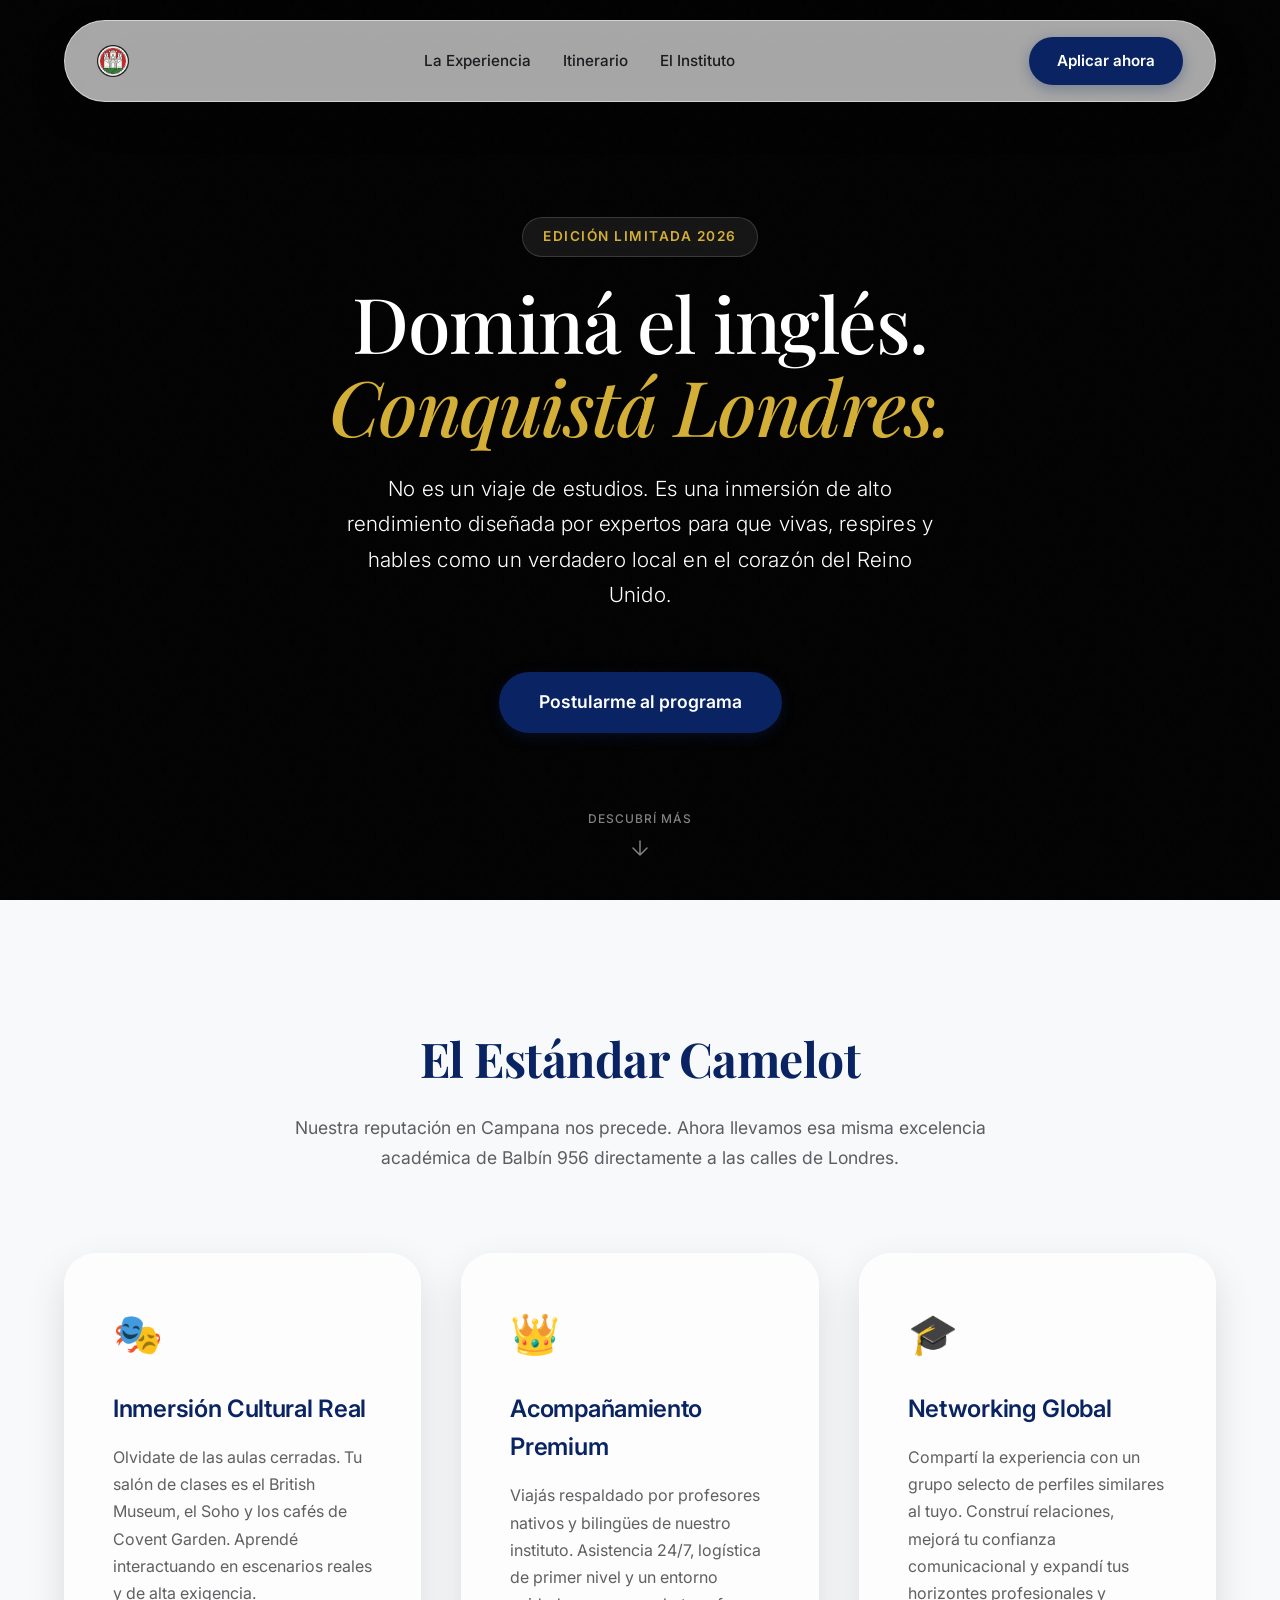
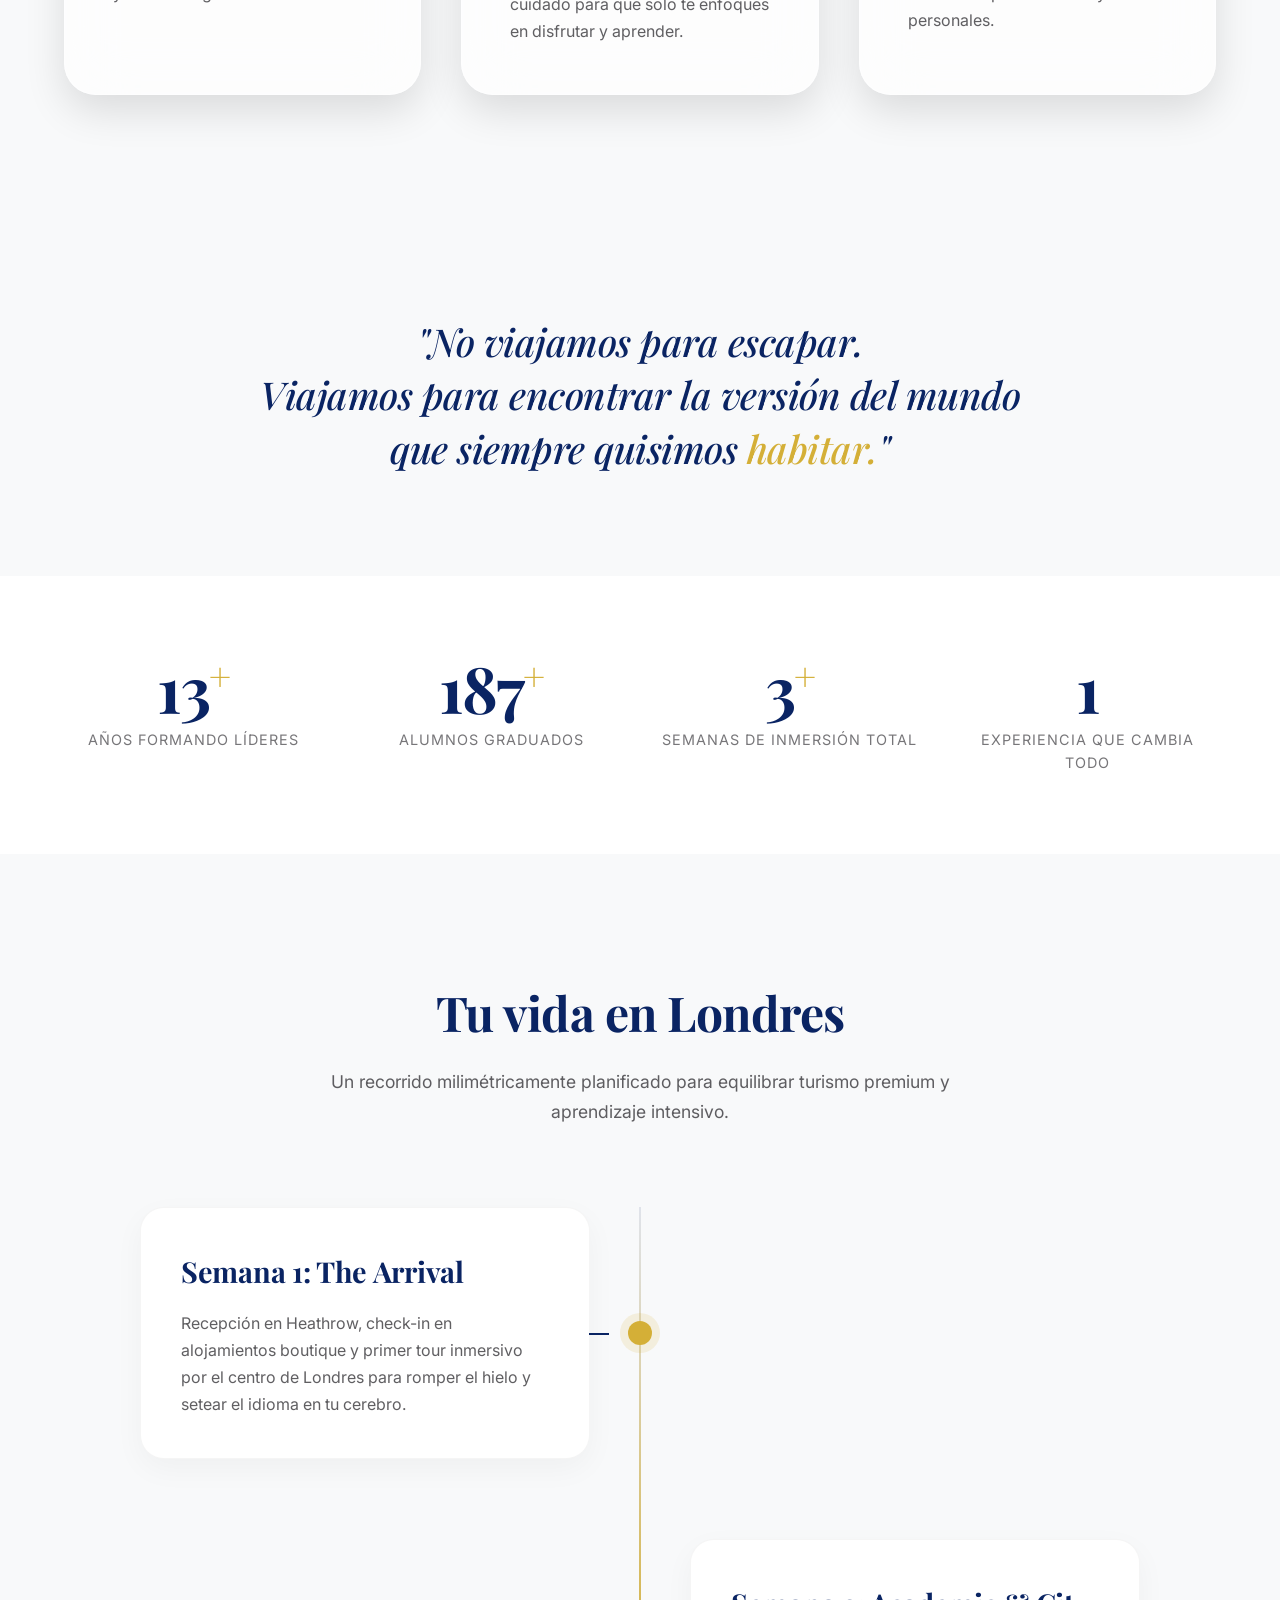
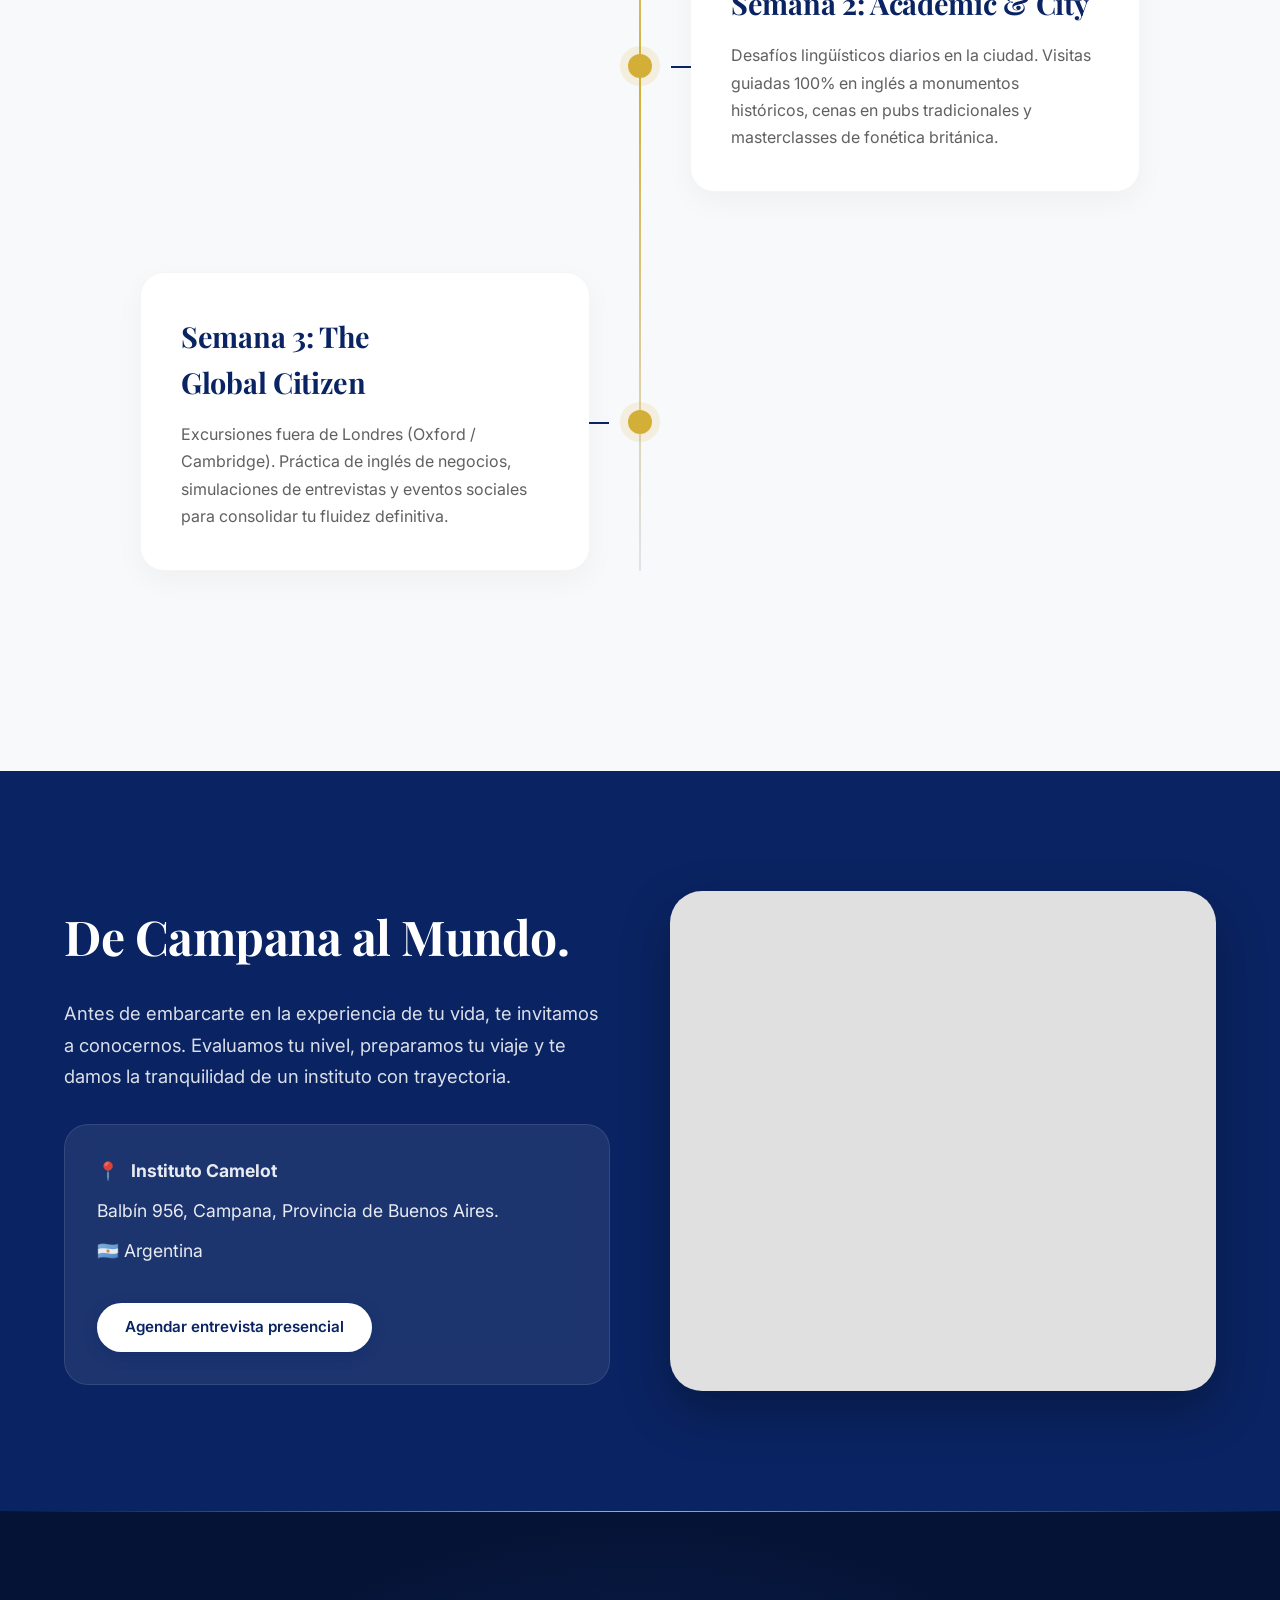
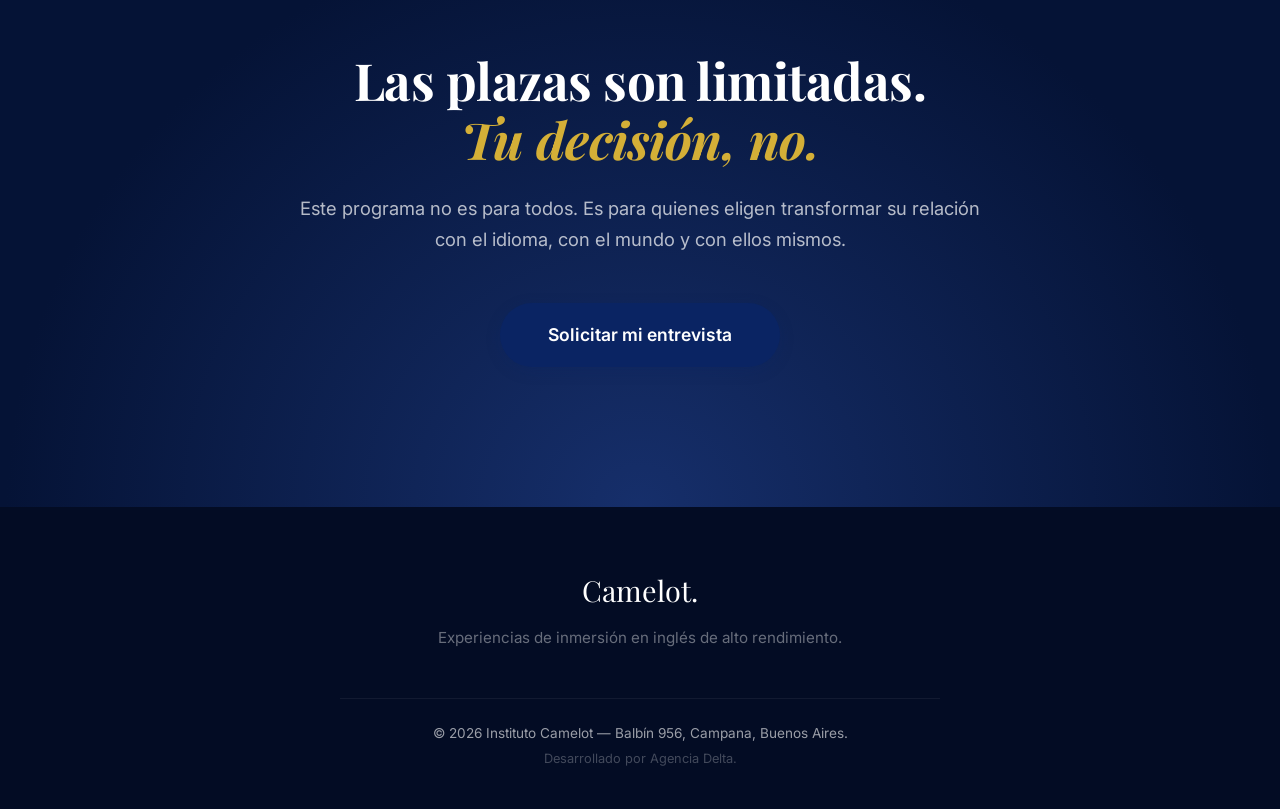
==== commit dafc0d17: "Refactor index.html for improved formatting Reformatted HTML for better readability and structure." ====
--- a/index.html
+++ b/index.html
@@ -1,31 +1,36 @@
 <!DOCTYPE html>
 <html lang="es">
+
 <head>
     <meta charset="UTF-8">
     <meta name="viewport" content="width=device-width, initial-scale=1.0">
     <title>Viajá con Camelot | Inmersión Premium en Londres</title>
-    <meta name="description" content="Dominá el inglés viviendo la experiencia de tu vida. Inmersión de alto rendimiento en Londres con el Instituto Camelot.">
+    <meta name="description"
+        content="Dominá el inglés viviendo la experiencia de tu vida. Inmersión de alto rendimiento en Londres con el Instituto Camelot.">
 
     <!-- Tipografías Premium: Inter + Playfair Display -->
     <link rel="preconnect" href="https://fonts.googleapis.com">
     <link rel="preconnect" href="https://fonts.gstatic.com" crossorigin>
-    <link href="https://fonts.googleapis.com/css2?family=Inter:wght@300;400;500;600;800&family=Playfair+Display:ital,wght@0,500;0,700;1,500&display=swap" rel="stylesheet">
+    <link
+        href="https://fonts.googleapis.com/css2?family=Inter:wght@300;400;500;600;800&family=Playfair+Display:ital,wght@0,500;0,700;1,500&display=swap"
+        rel="stylesheet">
 
     <link rel="stylesheet" href="style.css">
     <link rel="icon" href="camelot logo.png" type="image/png">
 </head>
+
 <body>
 
     <!-- NAVBAR — Dynamic Island / Glass -->
     <nav id="navbar">
         <a href="#" class="logo">
             <img src="camelot logo.png" alt="Camelot Logo" class="nav-logo-img">
-            Camelot.
+
         </a>
         <ul class="nav-links">
             <li><a href="#experiencia">La Experiencia</a></li>
             <li><a href="#itinerario">Itinerario</a></li>
-            <li><a href="../homepage/home.html">El Instituto</a></li>
+            <li><a href="/homepage/home.html">El Instituto</a></li>
         </ul>
         <a href="#aplicar" class="btn-primary">Aplicar ahora</a>
     </nav>
@@ -41,14 +46,17 @@
         <div class="hero-content">
             <div class="badge-premium hero-stagger hero-stagger-1">Edición Limitada 2026</div>
             <h1 class="hero-stagger hero-stagger-2">Dominá el inglés.<br><span>Conquistá Londres.</span></h1>
-            <p class="hero-stagger hero-stagger-3">No es un viaje de estudios. Es una inmersión de alto rendimiento diseñada por expertos para que vivas, respires y hables como un verdadero local en el corazón del Reino Unido.</p>
+            <p class="hero-stagger hero-stagger-3">No es un viaje de estudios. Es una inmersión de alto rendimiento
+                diseñada por expertos para que vivas, respires y hables como un verdadero local en el corazón del Reino
+                Unido.</p>
             <a href="#aplicar" class="btn-primary btn-hero hero-stagger hero-stagger-4">Postularme al programa</a>
         </div>
 
         <div class="scroll-indicator" aria-hidden="true">
             <span>Descubrí más</span>
-            <svg width="24" height="24" viewBox="0 0 24 24" fill="none" stroke="currentColor" stroke-width="1.5" stroke-linecap="round" stroke-linejoin="round">
-                <path d="M12 5v14M5 12l7 7 7-7"/>
+            <svg width="24" height="24" viewBox="0 0 24 24" fill="none" stroke="currentColor" stroke-width="1.5"
+                stroke-linecap="round" stroke-linejoin="round">
+                <path d="M12 5v14M5 12l7 7 7-7" />
             </svg>
         </div>
     </header>
@@ -57,24 +65,28 @@
     <section id="experiencia" class="philosophy section-padding">
         <div class="section-header reveal">
             <h2>El Estándar Camelot</h2>
-            <p>Nuestra reputación en Campana nos precede. Ahora llevamos esa misma excelencia académica de Balbín 956 directamente a las calles de Londres.</p>
+            <p>Nuestra reputación en Campana nos precede. Ahora llevamos esa misma excelencia académica de Balbín 956
+                directamente a las calles de Londres.</p>
         </div>
 
         <div class="grid-3">
             <div class="glass-card reveal">
                 <span class="card-icon">🎭</span>
                 <h3>Inmersión Cultural Real</h3>
-                <p>Olvidate de las aulas cerradas. Tu salón de clases es el British Museum, el Soho y los cafés de Covent Garden. Aprendé interactuando en escenarios reales y de alta exigencia.</p>
+                <p>Olvidate de las aulas cerradas. Tu salón de clases es el British Museum, el Soho y los cafés de
+                    Covent Garden. Aprendé interactuando en escenarios reales y de alta exigencia.</p>
             </div>
             <div class="glass-card reveal delay-1">
                 <span class="card-icon">👑</span>
                 <h3>Acompañamiento Premium</h3>
-                <p>Viajás respaldado por profesores nativos y bilingües de nuestro instituto. Asistencia 24/7, logística de primer nivel y un entorno cuidado para que solo te enfoques en disfrutar y aprender.</p>
+                <p>Viajás respaldado por profesores nativos y bilingües de nuestro instituto. Asistencia 24/7, logística
+                    de primer nivel y un entorno cuidado para que solo te enfoques en disfrutar y aprender.</p>
             </div>
             <div class="glass-card reveal delay-2">
                 <span class="card-icon">🎓</span>
                 <h3>Networking Global</h3>
-                <p>Compartí la experiencia con un grupo selecto de perfiles similares al tuyo. Construí relaciones, mejorá tu confianza comunicacional y expandí tus horizontes profesionales y personales.</p>
+                <p>Compartí la experiencia con un grupo selecto de perfiles similares al tuyo. Construí relaciones,
+                    mejorá tu confianza comunicacional y expandí tus horizontes profesionales y personales.</p>
             </div>
         </div>
     </section>
@@ -82,7 +94,9 @@
     <!-- EDITORIAL PULL QUOTE -->
     <section class="editorial-section">
         <blockquote class="editorial-quote reveal">
-            <p>"No viajamos para escapar.<br>Viajamos para encontrar la versión del mundo<br>que siempre quisimos <em>habitar.</em>"</p>
+            <p>"No viajamos para escapar.<br>Viajamos para encontrar la versión del mundo<br>que siempre quisimos
+                <em>habitar.</em>"
+            </p>
         </blockquote>
     </section>
 
@@ -120,7 +134,8 @@
                 <div class="timeline-dot"></div>
                 <div class="timeline-content">
                     <h4>Semana 1: The Arrival</h4>
-                    <p>Recepción en Heathrow, check-in en alojamientos boutique y primer tour inmersivo por el centro de Londres para romper el hielo y setear el idioma en tu cerebro.</p>
+                    <p>Recepción en Heathrow, check-in en alojamientos boutique y primer tour inmersivo por el centro de
+                        Londres para romper el hielo y setear el idioma en tu cerebro.</p>
                 </div>
             </div>
 
@@ -128,7 +143,8 @@
                 <div class="timeline-dot"></div>
                 <div class="timeline-content">
                     <h4>Semana 2: Academic &amp; City</h4>
-                    <p>Desafíos lingüísticos diarios en la ciudad. Visitas guiadas 100% en inglés a monumentos históricos, cenas en pubs tradicionales y masterclasses de fonética británica.</p>
+                    <p>Desafíos lingüísticos diarios en la ciudad. Visitas guiadas 100% en inglés a monumentos
+                        históricos, cenas en pubs tradicionales y masterclasses de fonética británica.</p>
                 </div>
             </div>
 
@@ -136,7 +152,8 @@
                 <div class="timeline-dot"></div>
                 <div class="timeline-content">
                     <h4>Semana 3: The Global Citizen</h4>
-                    <p>Excursiones fuera de Londres (Oxford / Cambridge). Práctica de inglés de negocios, simulaciones de entrevistas y eventos sociales para consolidar tu fluidez definitiva.</p>
+                    <p>Excursiones fuera de Londres (Oxford / Cambridge). Práctica de inglés de negocios, simulaciones
+                        de entrevistas y eventos sociales para consolidar tu fluidez definitiva.</p>
                 </div>
             </div>
         </div>
@@ -147,7 +164,9 @@
         <div class="location-grid">
             <div class="location-info reveal">
                 <h2>De Campana al Mundo.</h2>
-                <p class="location-description">Antes de embarcarte en la experiencia de tu vida, te invitamos a conocernos. Evaluamos tu nivel, preparamos tu viaje y te damos la tranquilidad de un instituto con trayectoria.</p>
+                <p class="location-description">Antes de embarcarte en la experiencia de tu vida, te invitamos a
+                    conocernos. Evaluamos tu nivel, preparamos tu viaje y te damos la tranquilidad de un instituto con
+                    trayectoria.</p>
 
                 <div class="address-box">
                     <p>📍 <strong>Instituto Camelot</strong></p>
@@ -159,7 +178,11 @@
             </div>
 
             <div class="map-container reveal delay-2">
-                <iframe src="https://www.google.com/maps/embed?pb=!4v1778437630197!6m8!1m7!1sNcSg2LUO3GwI8nbFKa9tiA!2m2!1d-34.1753622302993!2d-58.96405784378!3f175.70738!4f0!5f0.7820865974627469" width="600" height="450" style="border:0;" allowfullscreen="" loading="lazy" referrerpolicy="no-referrer-when-downgrade" allowfullscreen="" loading="lazy" referrerpolicy="no-referrer-when-downgrade"></iframe>
+                <iframe
+                    src="https://www.google.com/maps/embed?pb=!4v1778437630197!6m8!1m7!1sNcSg2LUO3GwI8nbFKa9tiA!2m2!1d-34.1753622302993!2d-58.96405784378!3f175.70738!4f0!5f0.7820865974627469"
+                    width="600" height="450" style="border:0;" allowfullscreen="" loading="lazy"
+                    referrerpolicy="no-referrer-when-downgrade" allowfullscreen="" loading="lazy"
+                    referrerpolicy="no-referrer-when-downgrade"></iframe>
             </div>
         </div>
     </section>
@@ -168,7 +191,8 @@
     <section id="aplicar" class="cta-final">
         <div class="cta-final-content reveal">
             <h2>Las plazas son limitadas.<br><span>Tu decisión, no.</span></h2>
-            <p>Este programa no es para todos. Es para quienes eligen transformar su relación con el idioma, con el mundo y con ellos mismos.</p>
+            <p>Este programa no es para todos. Es para quienes eligen transformar su relación con el idioma, con el
+                mundo y con ellos mismos.</p>
             <a href="mailto:admisiones@institutocamelot.com" class="btn-primary btn-glow">Solicitar mi entrevista</a>
         </div>
     </section>
@@ -187,4 +211,5 @@
 
     <script src="script.js"></script>
 </body>
+
 </html>
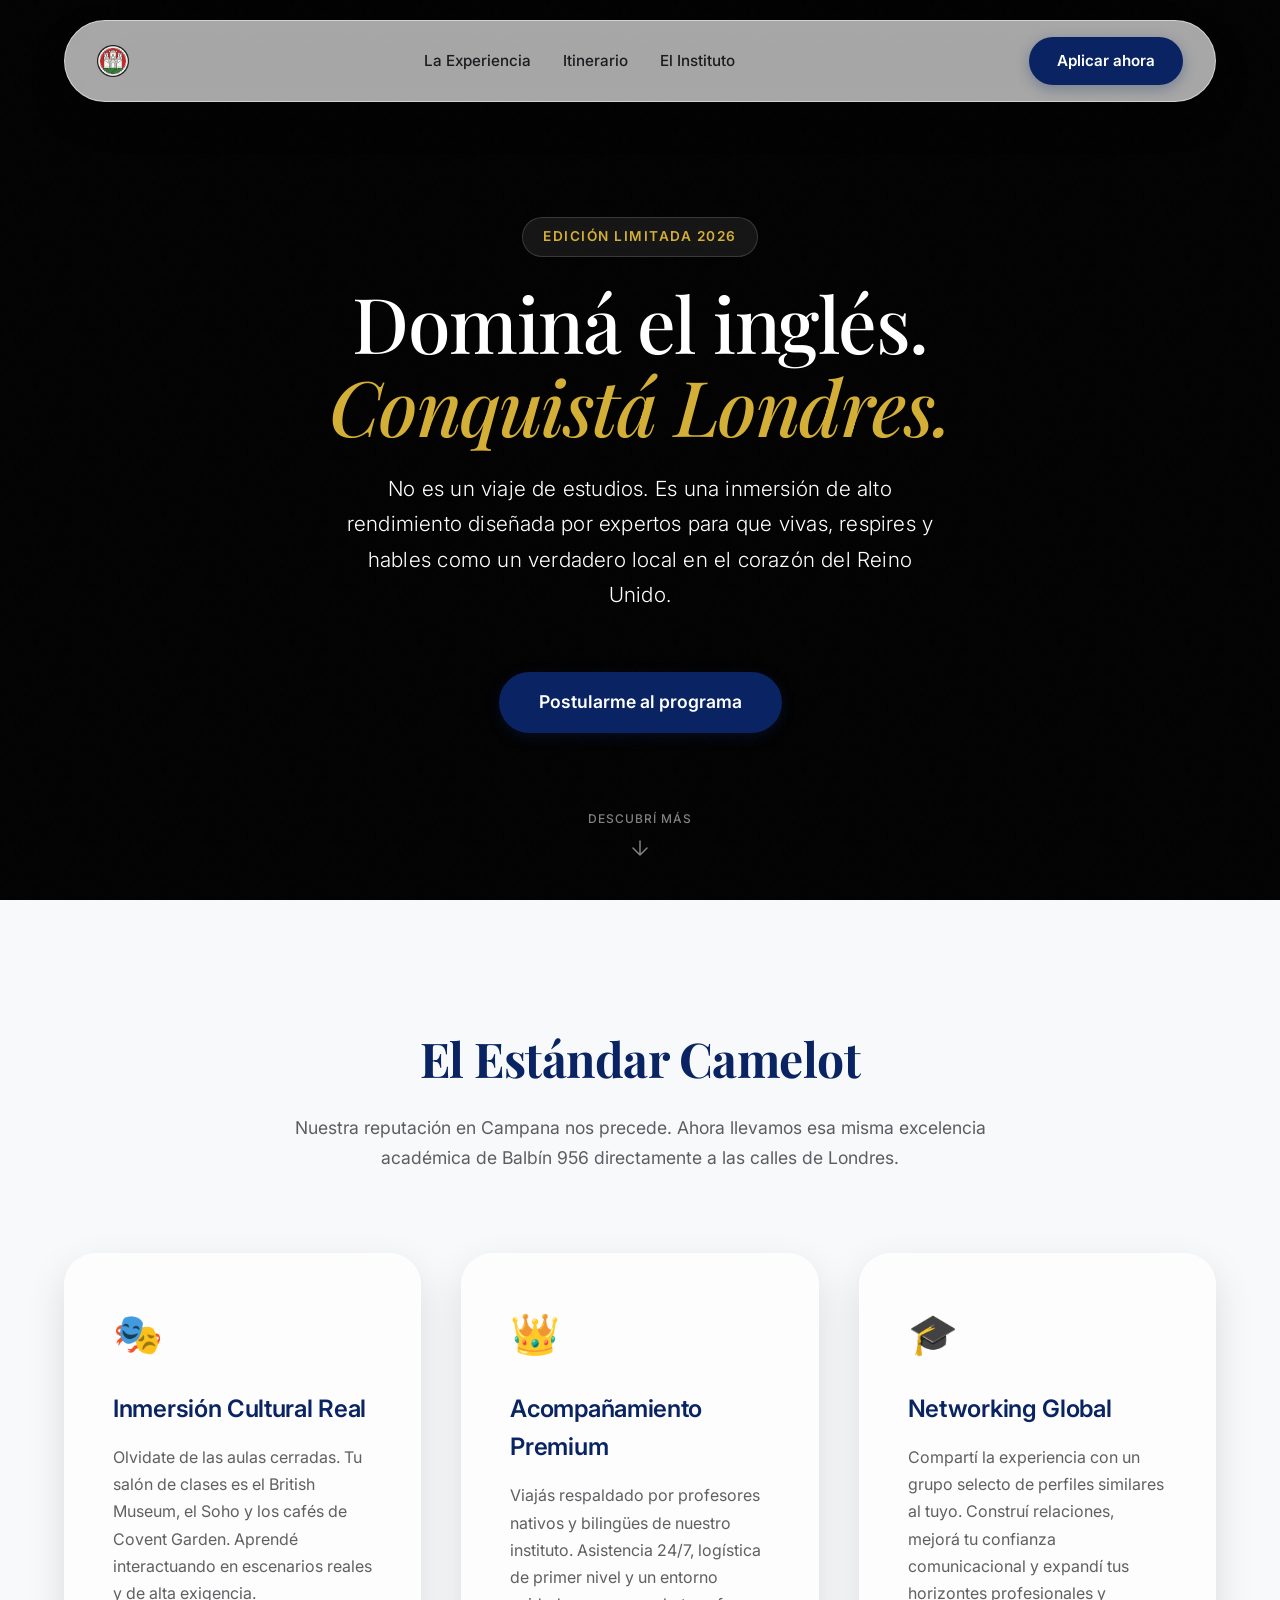
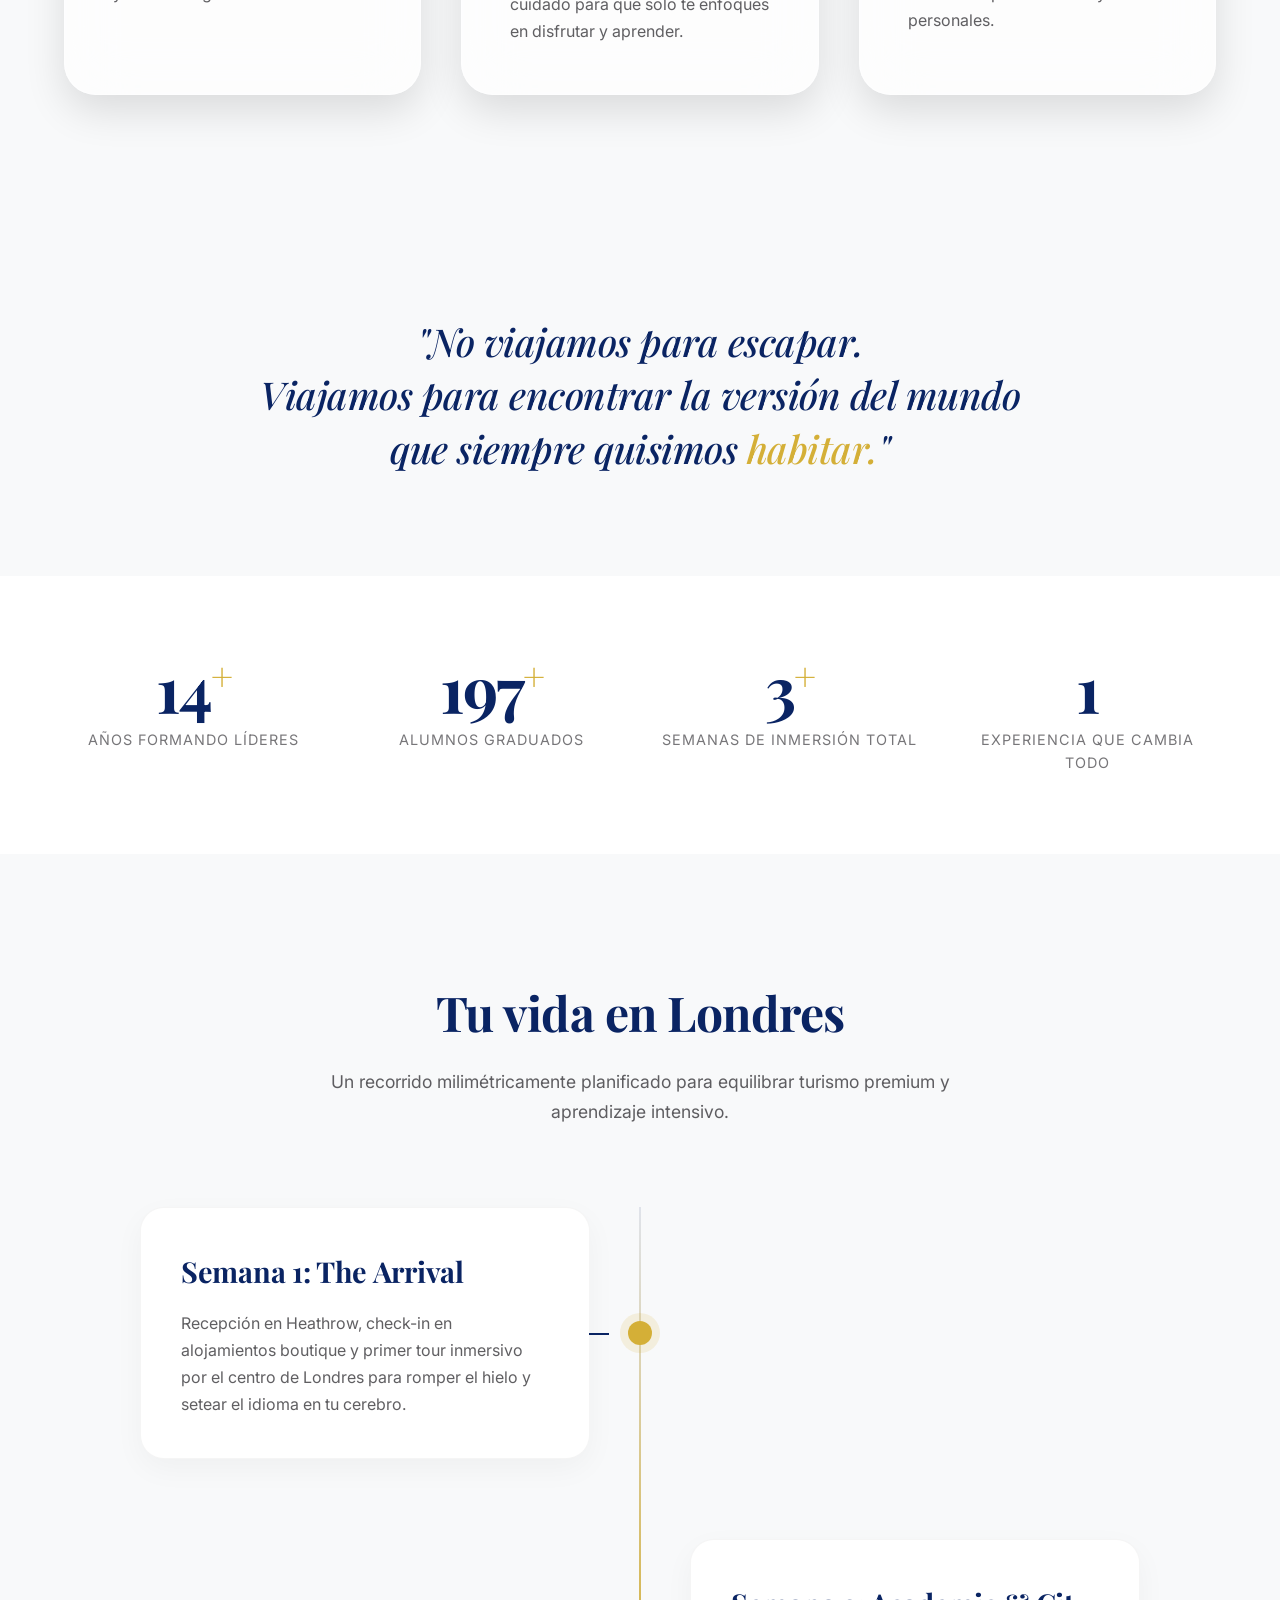
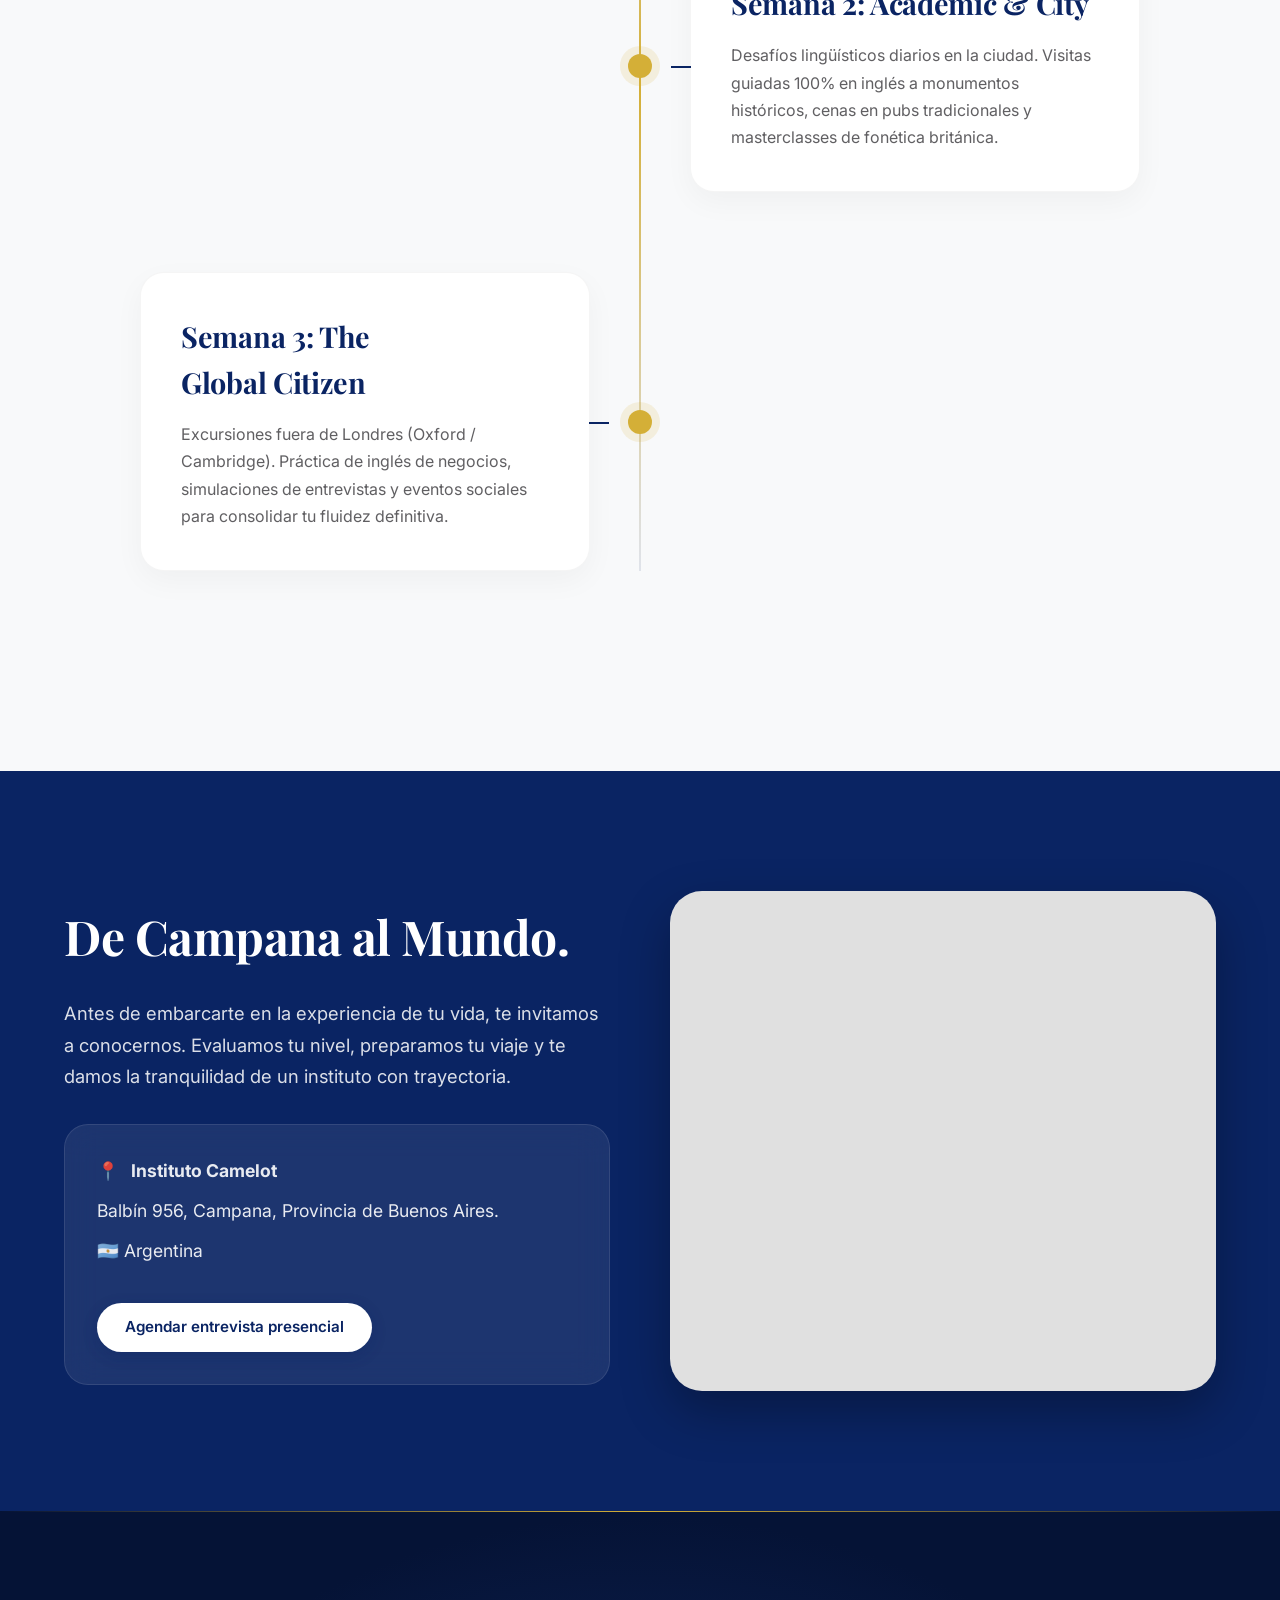
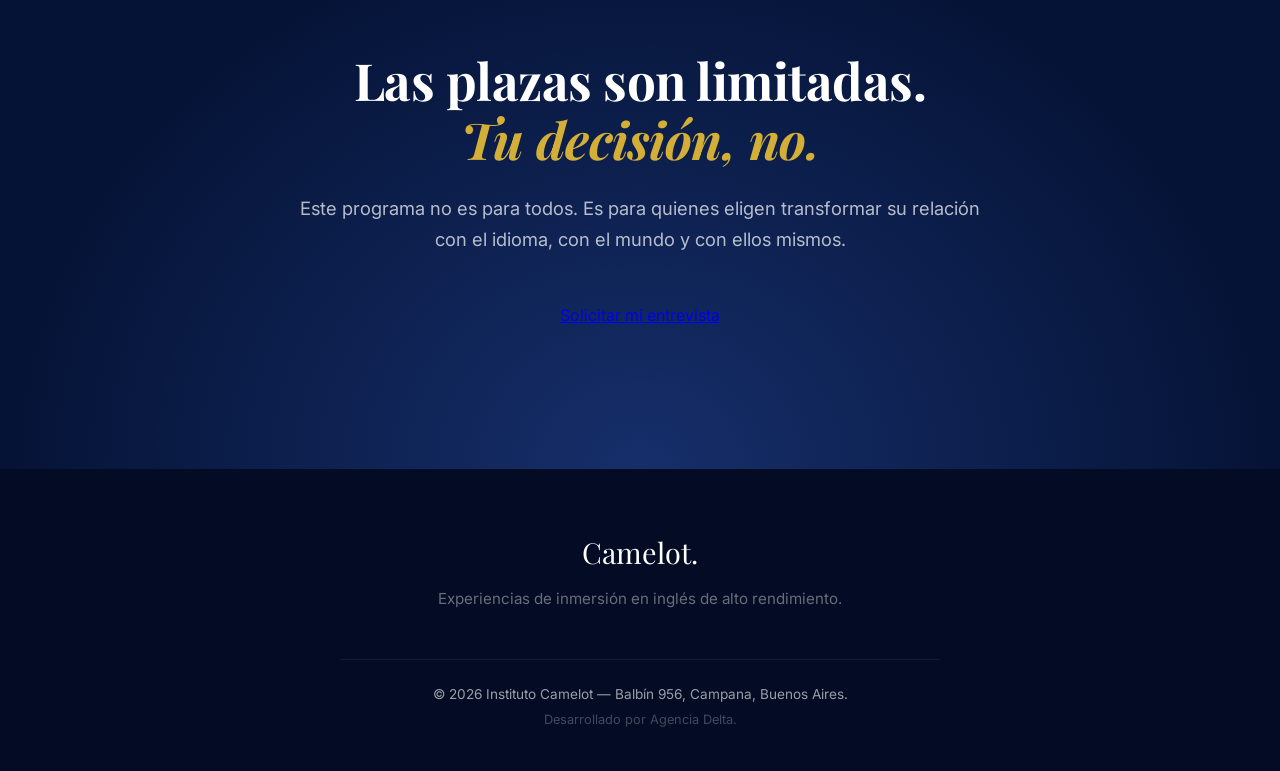
==== commit f96ebbf0: "Update links to point to the correct homepage" ====
--- a/index.html
+++ b/index.html
@@ -30,7 +30,7 @@
         <ul class="nav-links">
             <li><a href="#experiencia">La Experiencia</a></li>
             <li><a href="#itinerario">Itinerario</a></li>
-            <li><a href="/homepage/home.html">El Instituto</a></li>
+            <li><a href="camelot/homepage/home.html">El Instituto</a></li>
         </ul>
         <a href="#aplicar" class="btn-primary">Aplicar ahora</a>
     </nav>
@@ -173,7 +173,7 @@
                     <p>Balbín 956, Campana, Provincia de Buenos Aires.</p>
                     <p>🇦🇷 Argentina</p>
                     <br>
-                    <a href="#" class="btn-primary btn-inverted">Agendar entrevista presencial</a>
+                    <a href="camelot/homepage/home.html" class="btn-primary btn-inverted">Agendar entrevista presencial</a>
                 </div>
             </div>
 
@@ -193,7 +193,7 @@
             <h2>Las plazas son limitadas.<br><span>Tu decisión, no.</span></h2>
             <p>Este programa no es para todos. Es para quienes eligen transformar su relación con el idioma, con el
                 mundo y con ellos mismos.</p>
-            <a href="mailto:admisiones@institutocamelot.com" class="btn-primary btn-glow">Solicitar mi entrevista</a>
+            <a href="camelot/homepage/home.html">Solicitar mi entrevista</a>
         </div>
     </section>
 
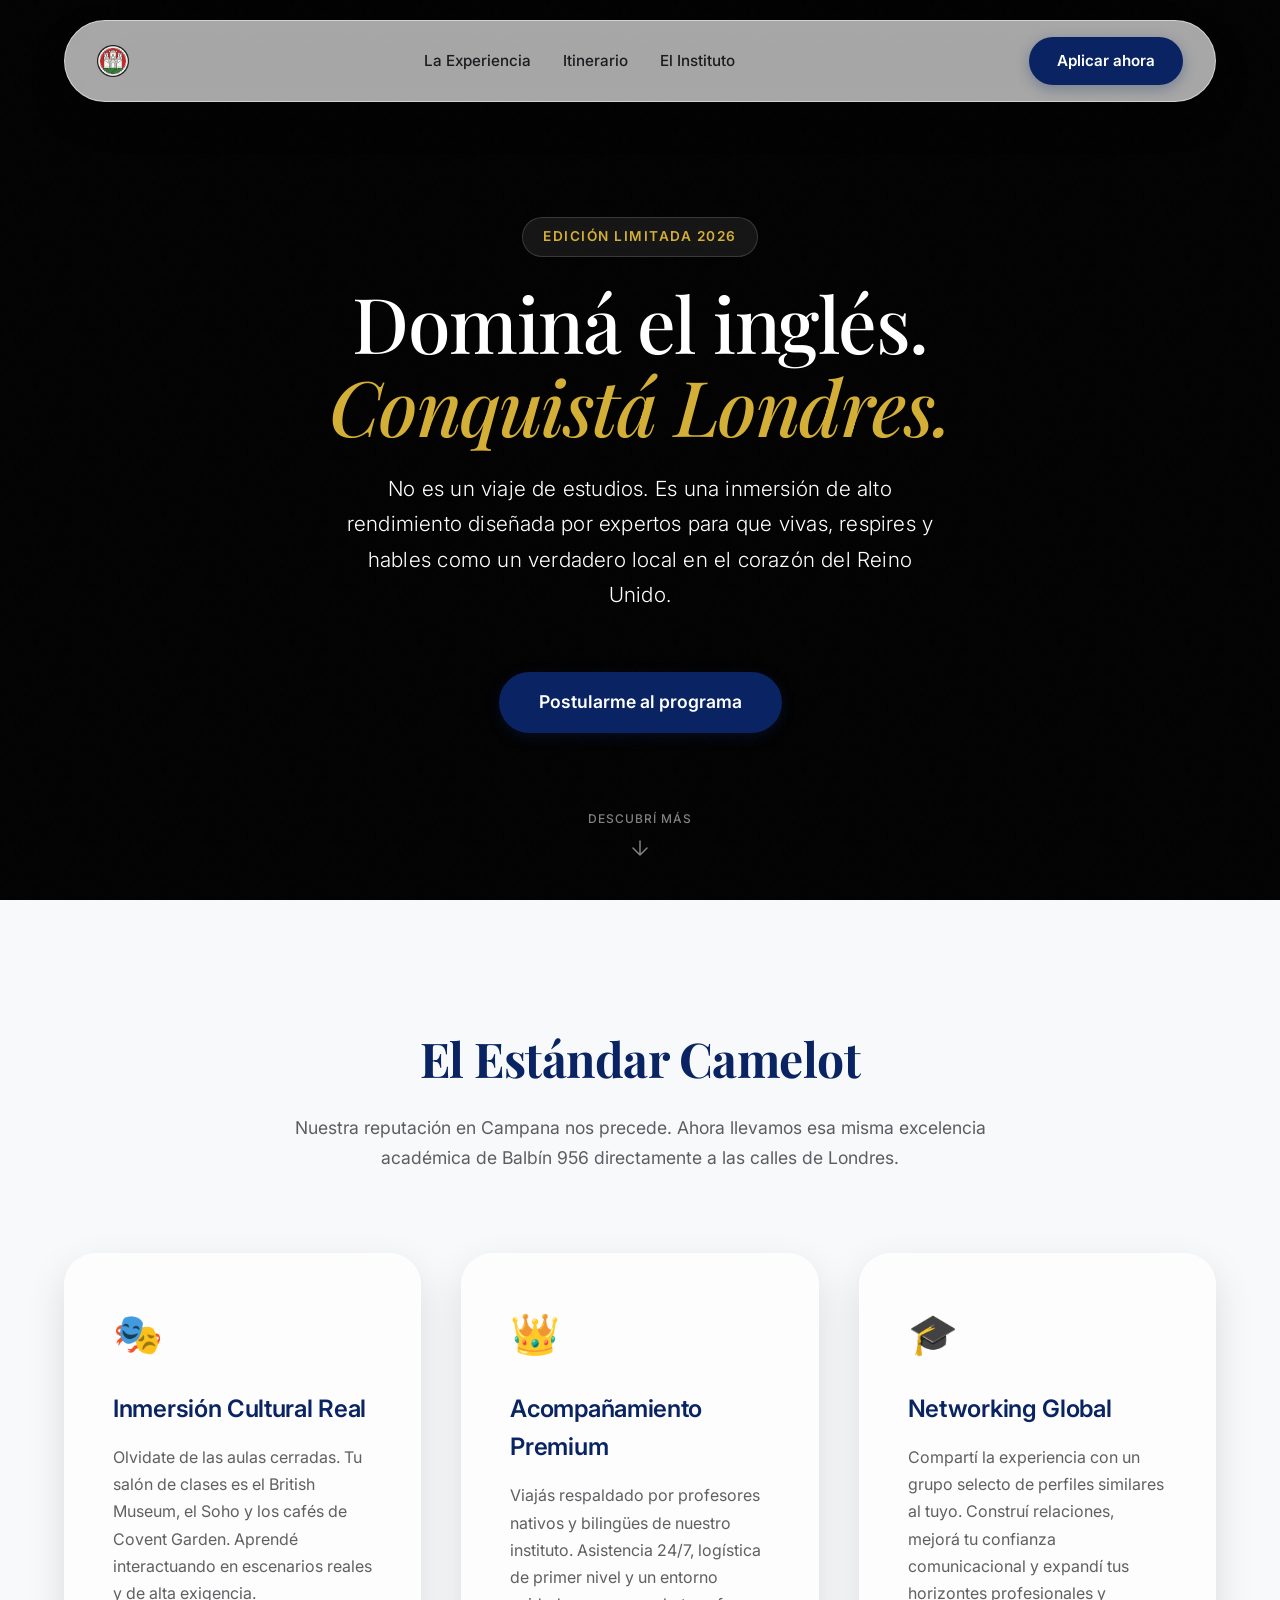
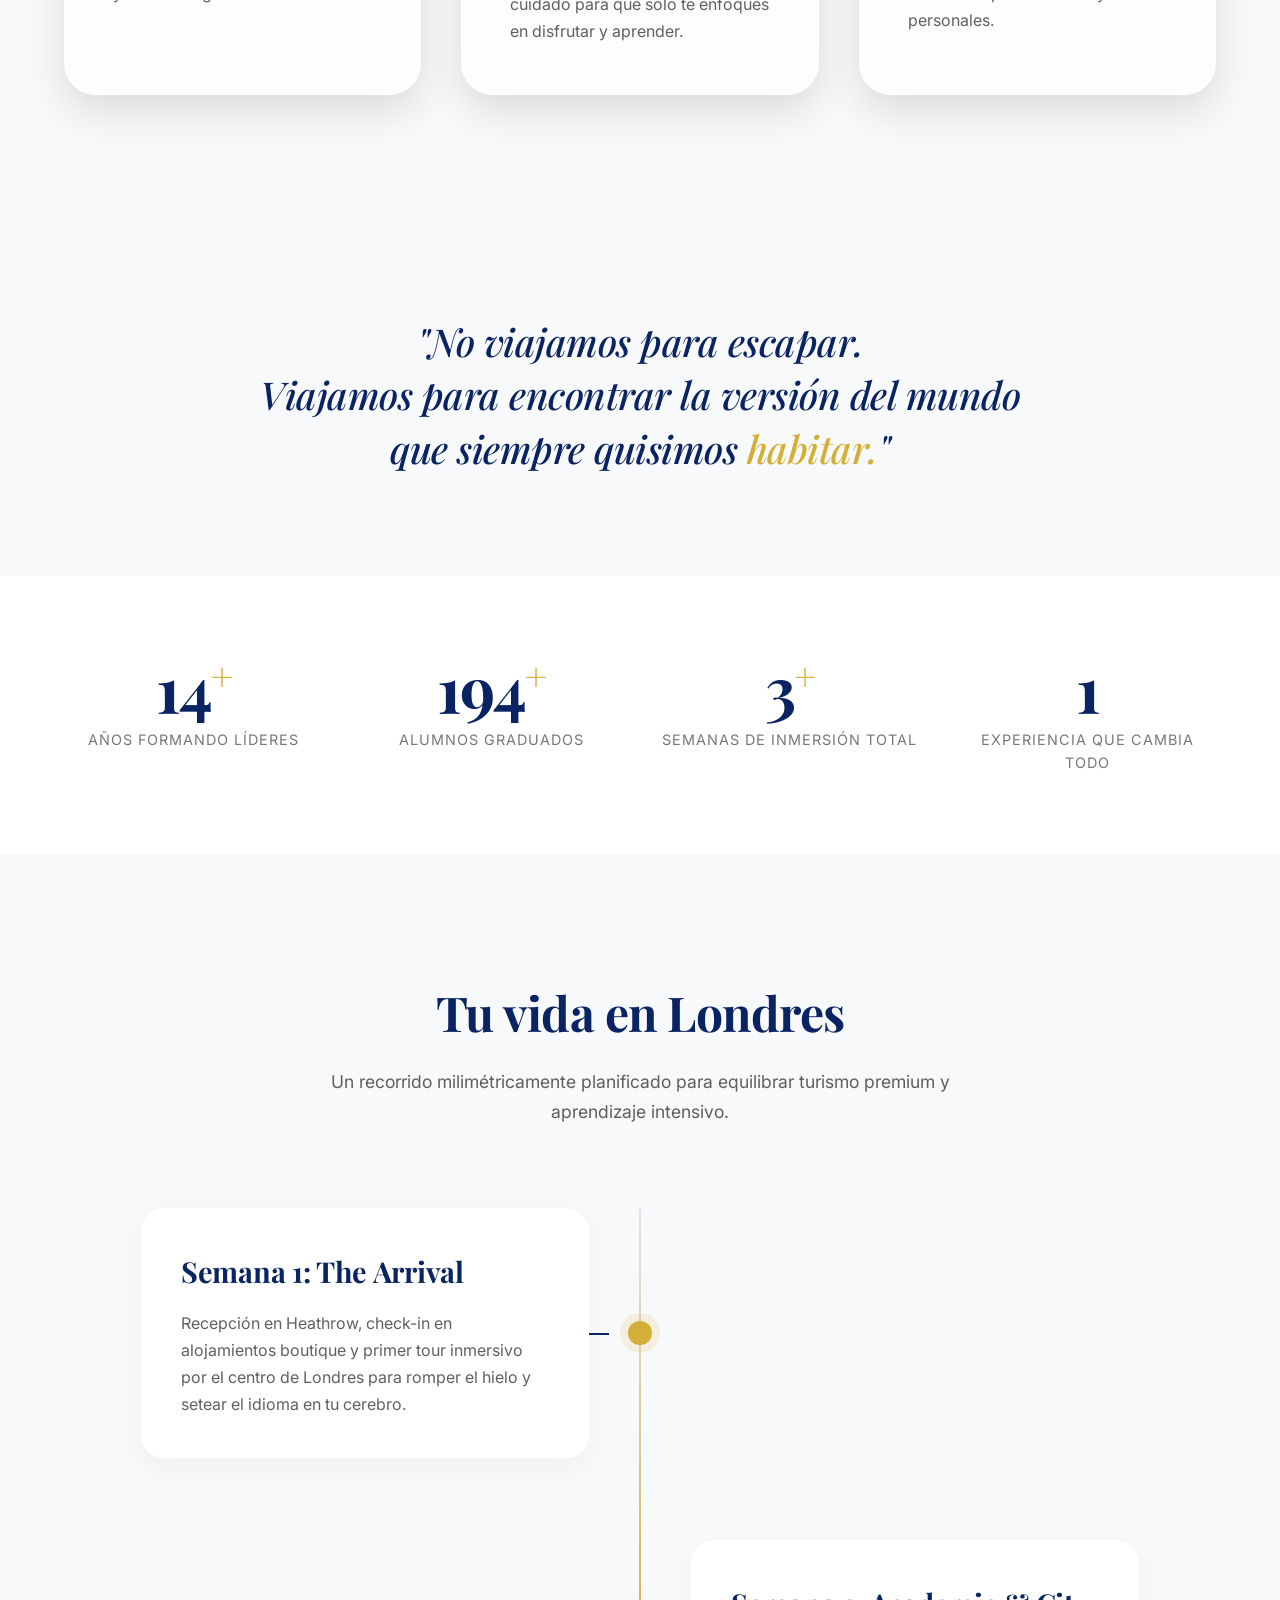
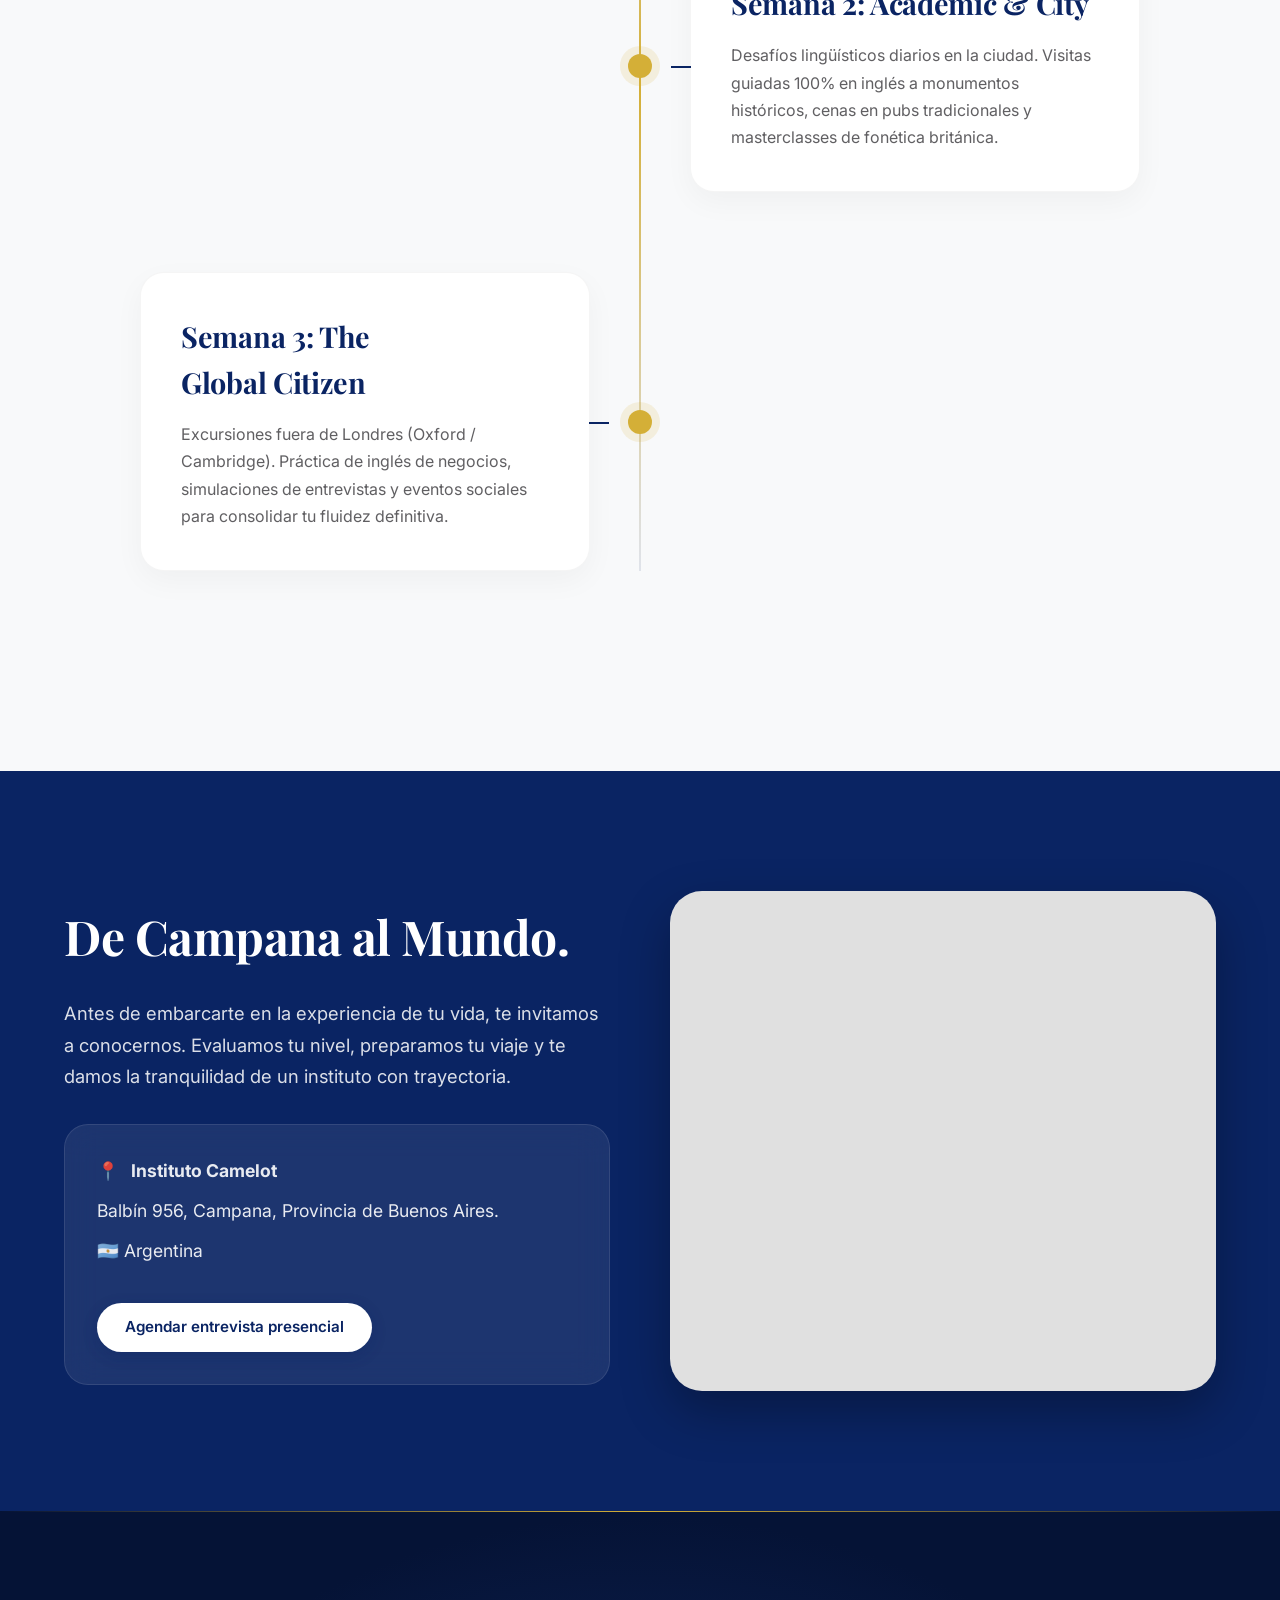
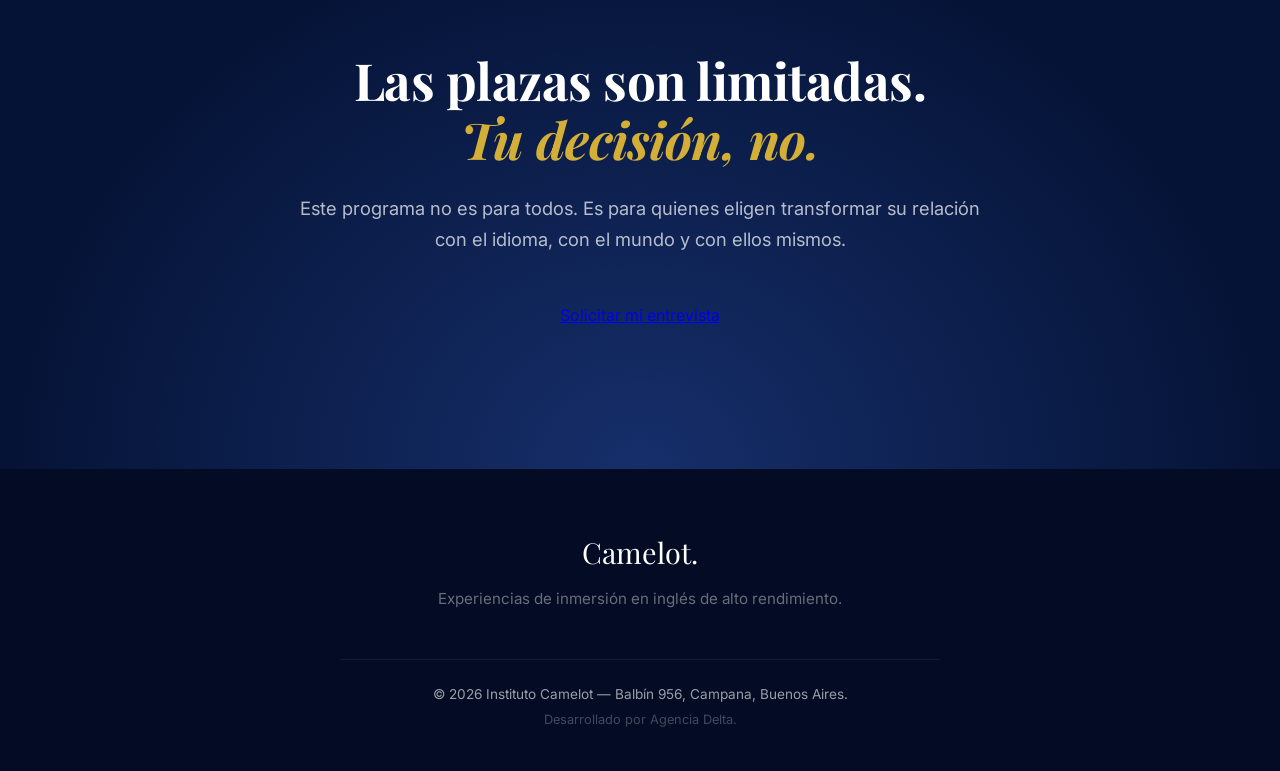
==== commit 53e9620d: "Update link to interview request page" ====
--- a/index.html
+++ b/index.html
@@ -193,7 +193,7 @@
             <h2>Las plazas son limitadas.<br><span>Tu decisión, no.</span></h2>
             <p>Este programa no es para todos. Es para quienes eligen transformar su relación con el idioma, con el
                 mundo y con ellos mismos.</p>
-            <a href="camelot/homepage/home.html">Solicitar mi entrevista</a>
+            <a href="/homepage/home.html">Solicitar mi entrevista</a>
         </div>
     </section>
 
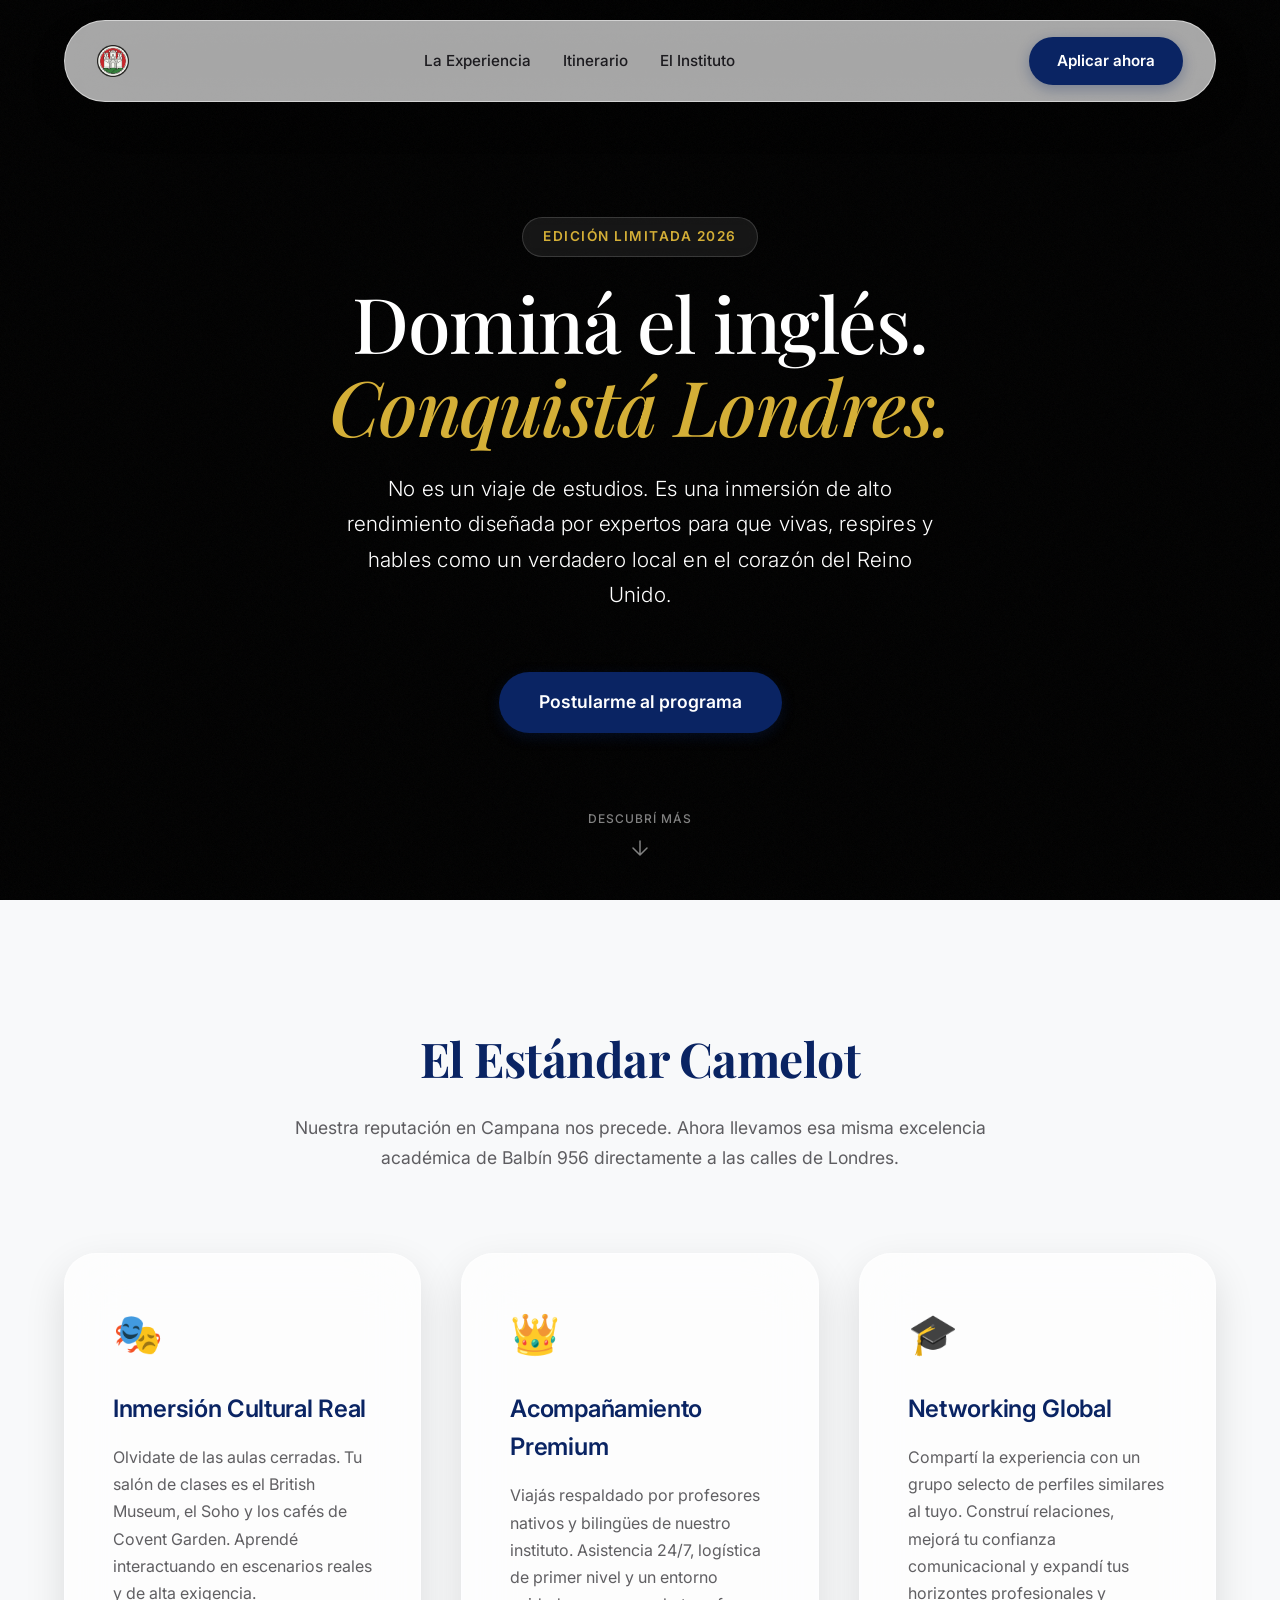
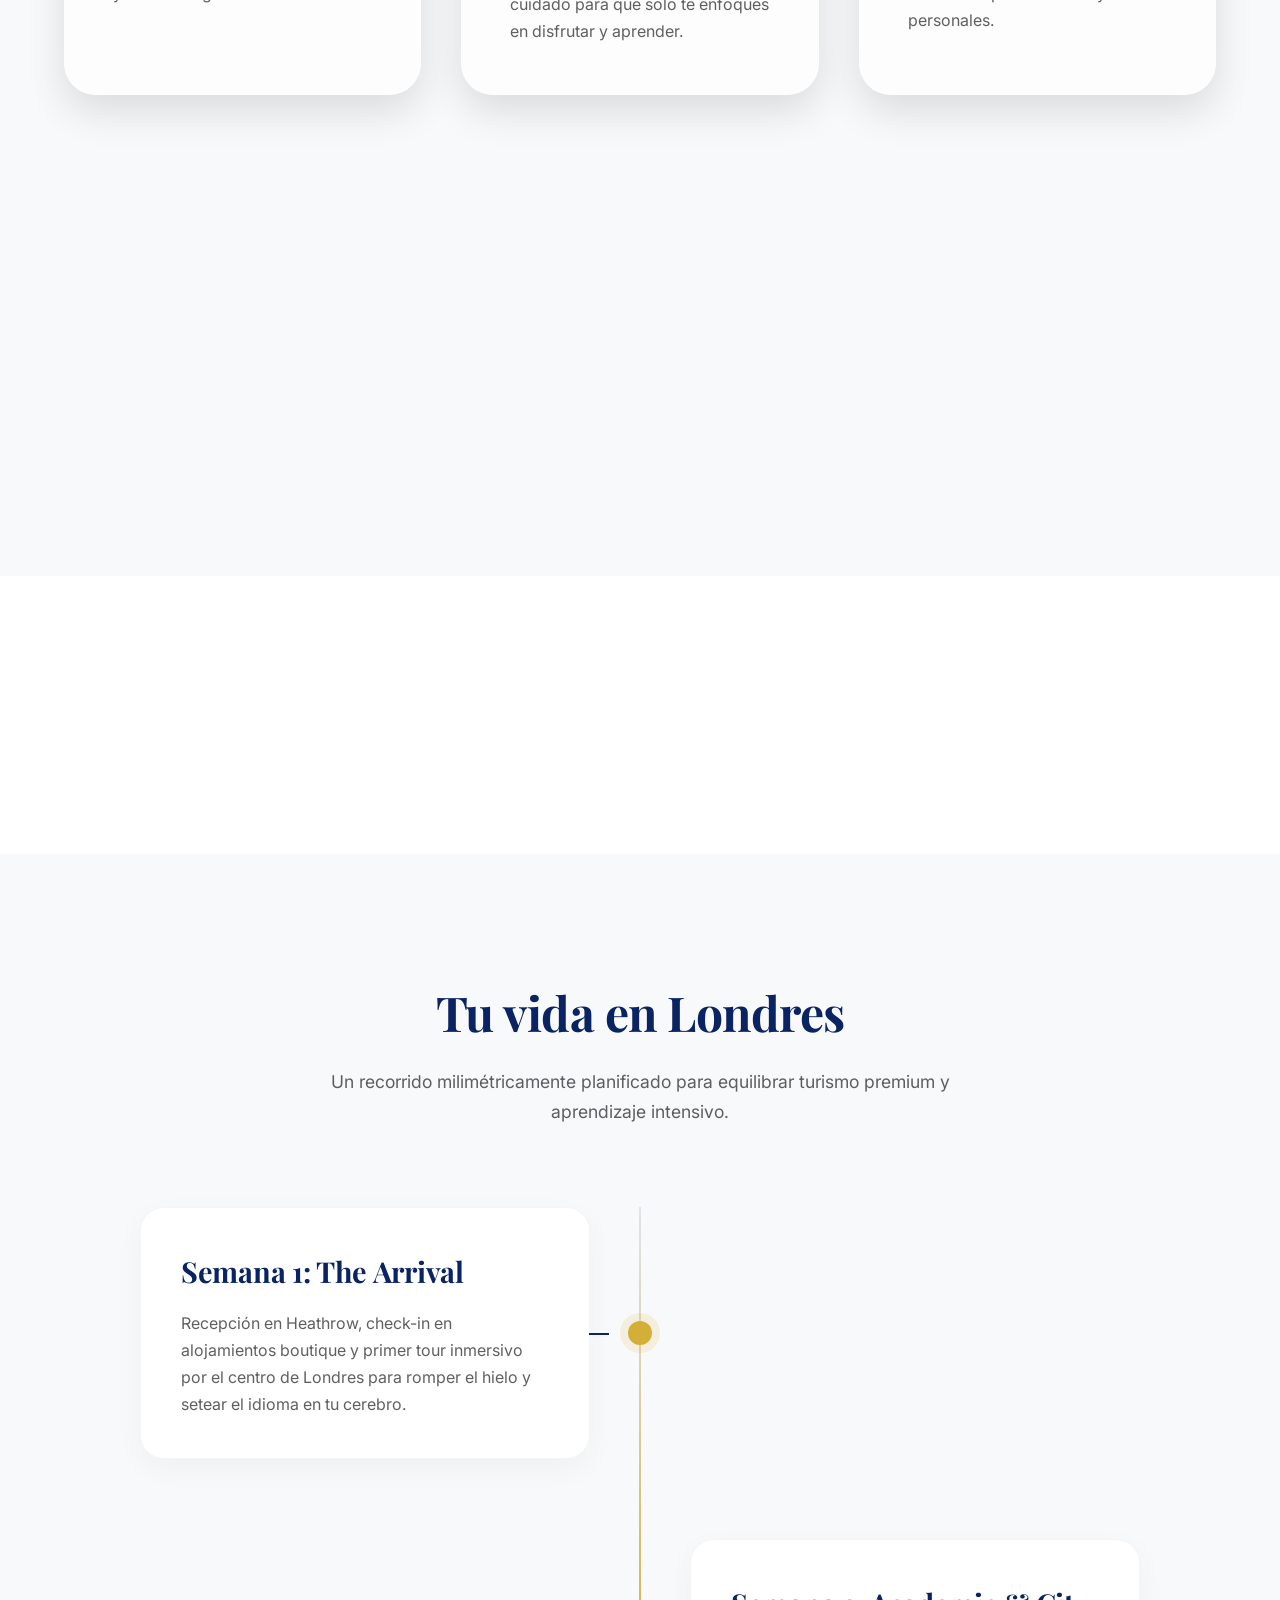
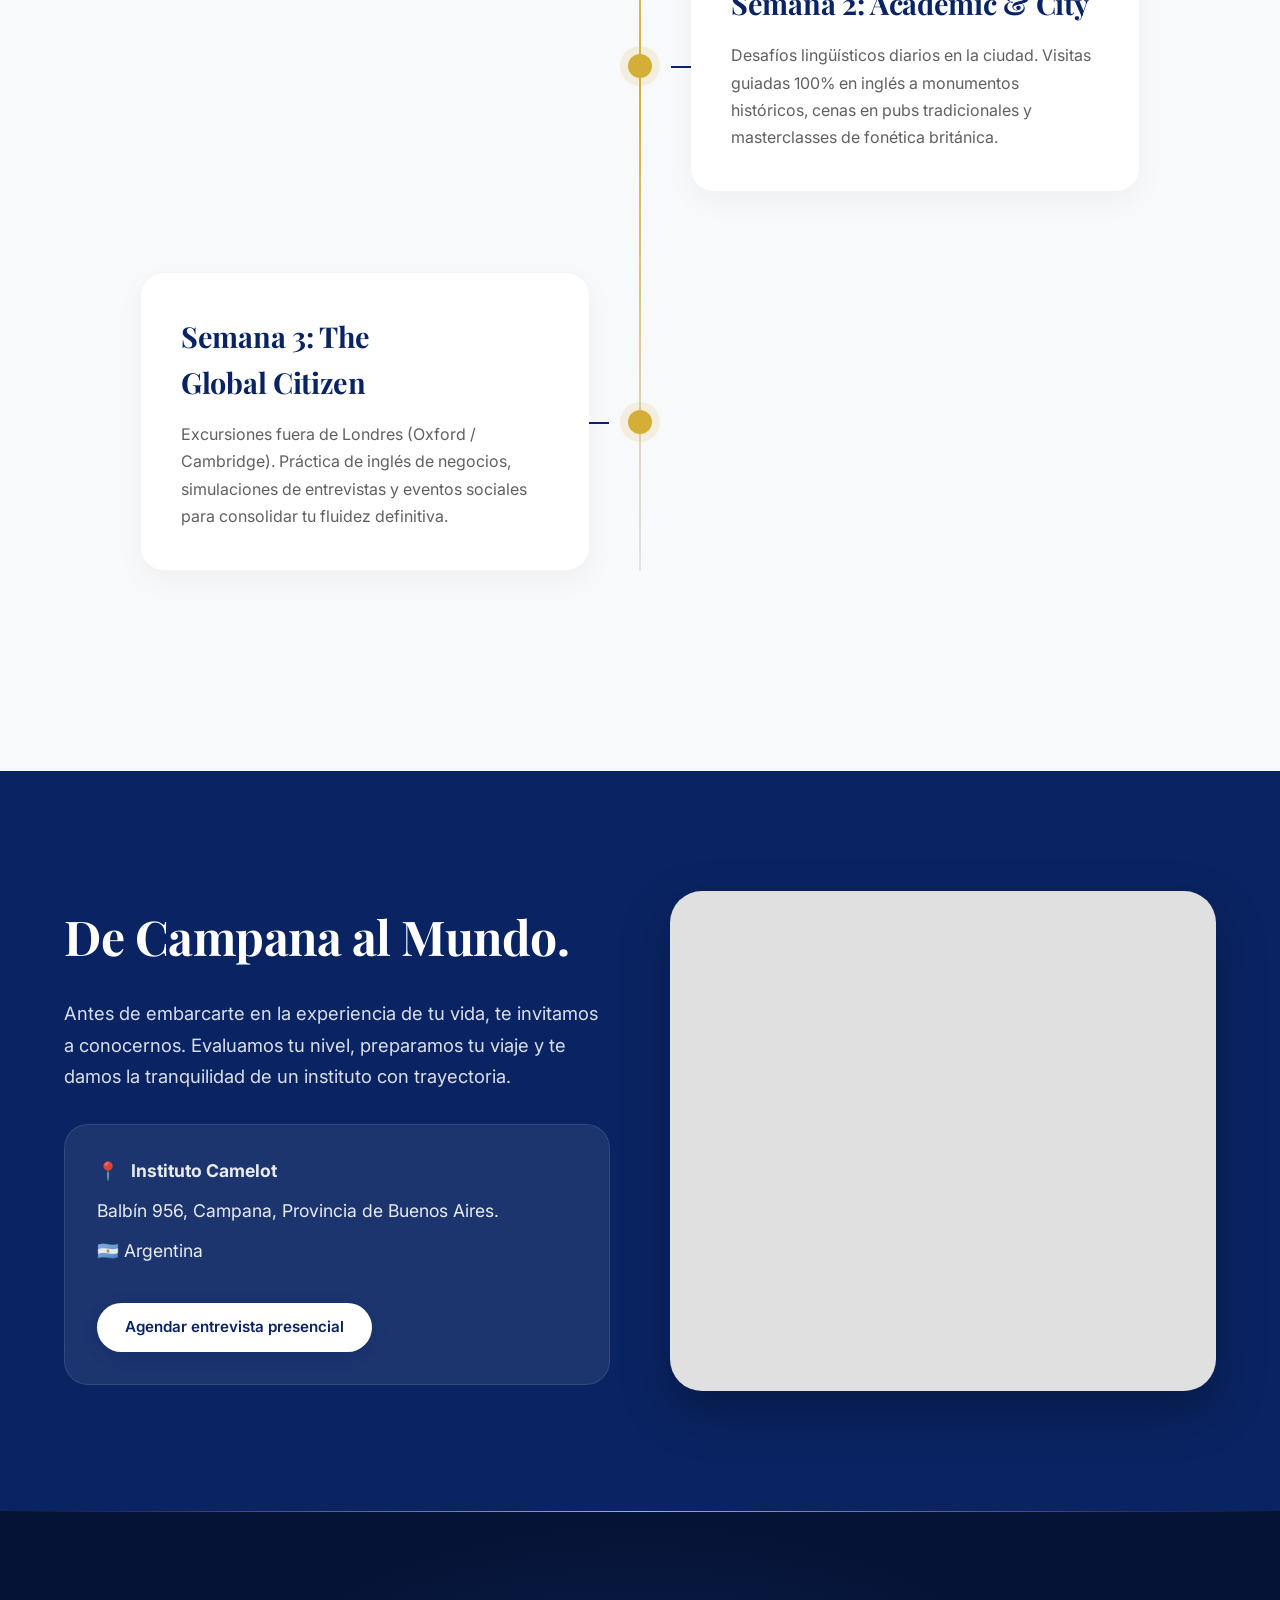
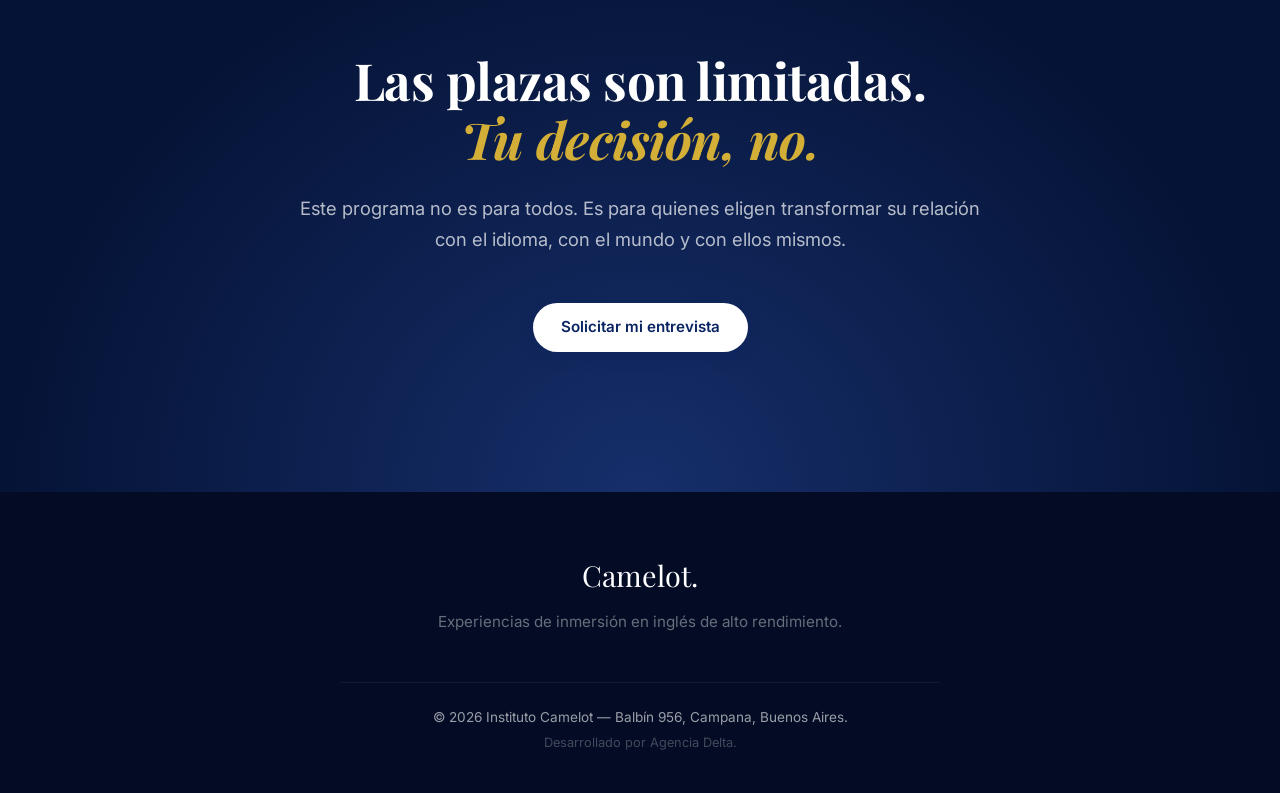
==== commit 9001b199: "Update links to use full URLs for consistency" ====
--- a/index.html
+++ b/index.html
@@ -30,7 +30,7 @@
         <ul class="nav-links">
             <li><a href="#experiencia">La Experiencia</a></li>
             <li><a href="#itinerario">Itinerario</a></li>
-            <li><a href="camelot/homepage/home.html">El Instituto</a></li>
+            <li><a href="https://www.ascender.uno/camelot/homepage/home.html">El Instituto</a></li>
         </ul>
         <a href="#aplicar" class="btn-primary">Aplicar ahora</a>
     </nav>
@@ -173,7 +173,7 @@
                     <p>Balbín 956, Campana, Provincia de Buenos Aires.</p>
                     <p>🇦🇷 Argentina</p>
                     <br>
-                    <a href="camelot/homepage/home.html" class="btn-primary btn-inverted">Agendar entrevista presencial</a>
+                    <a href="https://www.ascender.uno/camelot/homepage/home.html" class="btn-primary btn-inverted">Agendar entrevista presencial</a>
                 </div>
             </div>
 
@@ -193,7 +193,7 @@
             <h2>Las plazas son limitadas.<br><span>Tu decisión, no.</span></h2>
             <p>Este programa no es para todos. Es para quienes eligen transformar su relación con el idioma, con el
                 mundo y con ellos mismos.</p>
-            <a href="/homepage/home.html">Solicitar mi entrevista</a>
+            <a href="https://www.ascender.uno/camelot/homepage/home.html"  class="btn-primary btn-inverted">Solicitar mi entrevista</a>
         </div>
     </section>
 
